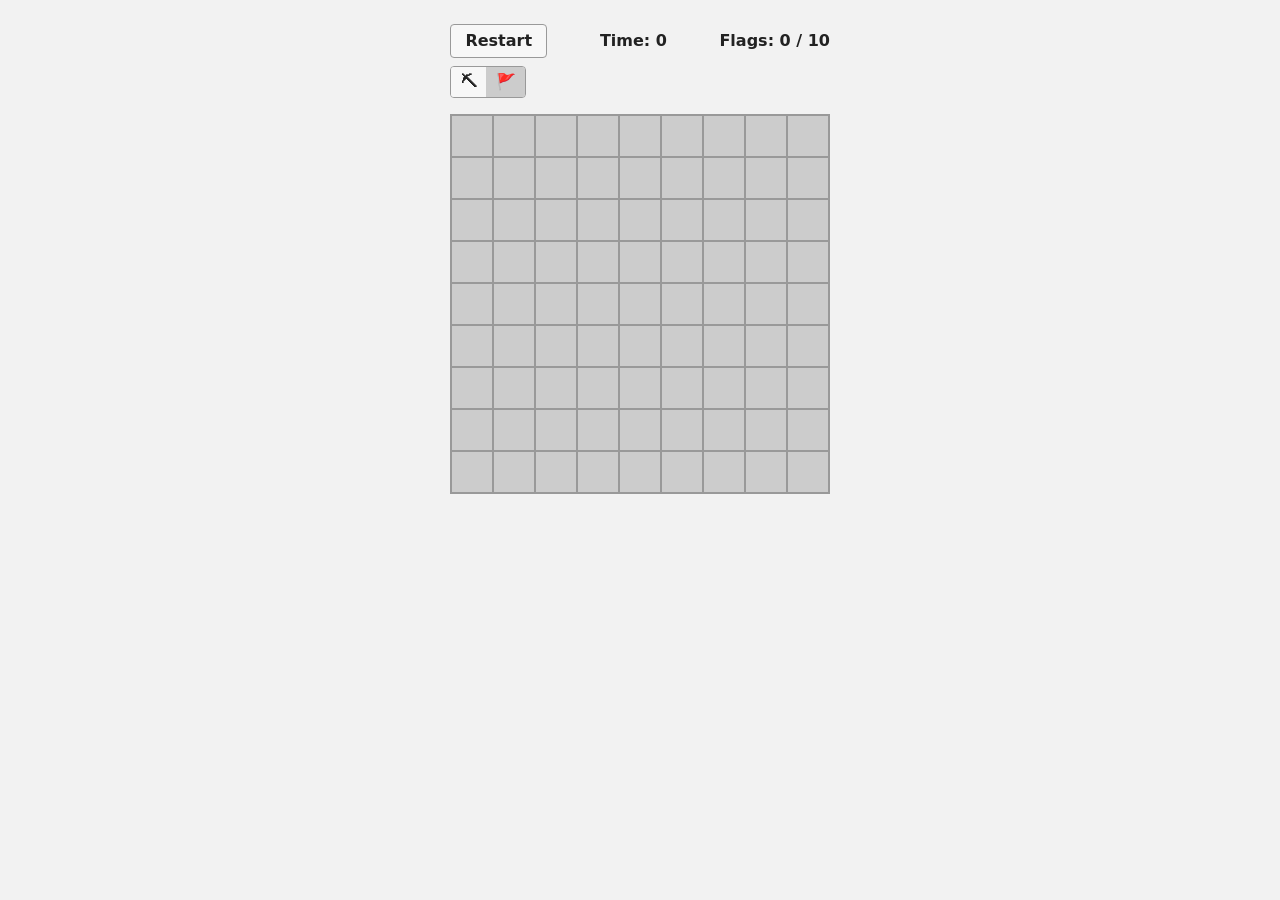
==== BondarenkoYehor/index.html @ d5a18a37 "lab1: add board layout and cell states" ====
<!doctype html>
<html lang="en">
  <head>
    <meta charset="UTF-8" />
    <meta name="viewport" content="width=device-width, initial-scale=1.0" />
    <title>Minesweeper</title>
    <link rel="stylesheet" href="styles.css" />
  </head>
  <body>
    <header>
      <button type="button">Restart</button>
      <span id="timer">Time: 0</span>
      <span id="flags-counter">Flags: 0 / 10</span>
      <label class="mode-toggle">
        <input type="checkbox" id="flag-mode" aria-label="Switch between dig and flag mode" />
        <span class="mode-toggle__option" aria-hidden="true">&#9935;</span>
        <span class="mode-toggle__option" aria-hidden="true">&#128681;</span>
      </label>
    </header>
    <main>
      <div class="board">
        <div class="cell">
          <input type="checkbox" class="reveal" aria-label="Row 1, column 1, closed" />
          <input type="checkbox" class="flag" aria-label="Row 1, column 1, flag" />
          <span class="cover"></span>
          <span class="content"></span>
        </div>
        <div class="cell">
          <input type="checkbox" class="reveal" aria-label="Row 1, column 2, closed" />
          <input type="checkbox" class="flag" aria-label="Row 1, column 2, flag" />
          <span class="cover"></span>
          <span class="content"></span>
        </div>
        <div class="cell">
          <input type="checkbox" class="reveal" aria-label="Row 1, column 3, closed" />
          <input type="checkbox" class="flag" aria-label="Row 1, column 3, flag" />
          <span class="cover"></span>
          <span class="content"></span>
        </div>
        <div class="cell">
          <input type="checkbox" class="reveal" aria-label="Row 1, column 4, closed" />
          <input type="checkbox" class="flag" aria-label="Row 1, column 4, flag" />
          <span class="cover"></span>
          <span class="content"></span>
        </div>
        <div class="cell">
          <input type="checkbox" class="reveal" aria-label="Row 1, column 5, closed" />
          <input type="checkbox" class="flag" aria-label="Row 1, column 5, flag" />
          <span class="cover"></span>
          <span class="content" data-count="1"></span>
        </div>
        <div class="cell">
          <input type="checkbox" class="reveal" aria-label="Row 1, column 6, closed" />
          <input type="checkbox" class="flag" aria-label="Row 1, column 6, flag" />
          <span class="cover"></span>
          <span class="content" data-count="2"></span>
        </div>
        <div class="cell">
          <input type="checkbox" class="reveal" aria-label="Row 1, column 7, closed" />
          <input type="checkbox" class="flag" aria-label="Row 1, column 7, flag" />
          <span class="cover"></span>
          <span class="content" data-count="2"></span>
        </div>
        <div class="cell">
          <input type="checkbox" class="reveal" aria-label="Row 1, column 8, closed" />
          <input type="checkbox" class="flag" aria-label="Row 1, column 8, flag" />
          <span class="cover"></span>
          <span class="content" data-count="3"></span>
        </div>
        <div class="cell mine">
          <input type="checkbox" class="reveal" aria-label="Row 1, column 9, closed" />
          <input type="checkbox" class="flag" aria-label="Row 1, column 9, flag" />
          <span class="cover"></span>
          <span class="content"></span>
        </div>
        <div class="cell">
          <input type="checkbox" class="reveal" aria-label="Row 2, column 1, closed" />
          <input type="checkbox" class="flag" aria-label="Row 2, column 1, flag" />
          <span class="cover"></span>
          <span class="content"></span>
        </div>
        <div class="cell">
          <input type="checkbox" class="reveal" aria-label="Row 2, column 2, closed" />
          <input type="checkbox" class="flag" aria-label="Row 2, column 2, flag" />
          <span class="cover"></span>
          <span class="content"></span>
        </div>
        <div class="cell">
          <input type="checkbox" class="reveal" aria-label="Row 2, column 3, closed" />
          <input type="checkbox" class="flag" aria-label="Row 2, column 3, flag" />
          <span class="cover"></span>
          <span class="content"></span>
        </div>
        <div class="cell">
          <input type="checkbox" class="reveal" aria-label="Row 2, column 4, closed" />
          <input type="checkbox" class="flag" aria-label="Row 2, column 4, flag" />
          <span class="cover"></span>
          <span class="content"></span>
        </div>
        <div class="cell">
          <input type="checkbox" class="reveal" aria-label="Row 2, column 5, closed" />
          <input type="checkbox" class="flag" aria-label="Row 2, column 5, flag" />
          <span class="cover"></span>
          <span class="content" data-count="1"></span>
        </div>
        <div class="cell mine">
          <input type="checkbox" class="reveal" aria-label="Row 2, column 6, closed" />
          <input type="checkbox" class="flag" aria-label="Row 2, column 6, flag" />
          <span class="cover"></span>
          <span class="content"></span>
        </div>
        <div class="cell mine">
          <input type="checkbox" class="reveal" aria-label="Row 2, column 7, closed" />
          <input type="checkbox" class="flag" aria-label="Row 2, column 7, flag" />
          <span class="cover"></span>
          <span class="content"></span>
        </div>
        <div class="cell">
          <input type="checkbox" class="reveal" aria-label="Row 2, column 8, closed" />
          <input type="checkbox" class="flag" aria-label="Row 2, column 8, flag" />
          <span class="cover"></span>
          <span class="content" data-count="3"></span>
        </div>
        <div class="cell mine">
          <input type="checkbox" class="reveal" aria-label="Row 2, column 9, closed" />
          <input type="checkbox" class="flag" aria-label="Row 2, column 9, flag" />
          <span class="cover"></span>
          <span class="content"></span>
        </div>
        <div class="cell">
          <input type="checkbox" class="reveal" aria-label="Row 3, column 1, closed" />
          <input type="checkbox" class="flag" aria-label="Row 3, column 1, flag" />
          <span class="cover"></span>
          <span class="content" data-count="2"></span>
        </div>
        <div class="cell">
          <input type="checkbox" class="reveal" aria-label="Row 3, column 2, closed" />
          <input type="checkbox" class="flag" aria-label="Row 3, column 2, flag" />
          <span class="cover"></span>
          <span class="content" data-count="2"></span>
        </div>
        <div class="cell">
          <input type="checkbox" class="reveal" aria-label="Row 3, column 3, closed" />
          <input type="checkbox" class="flag" aria-label="Row 3, column 3, flag" />
          <span class="cover"></span>
          <span class="content" data-count="1"></span>
        </div>
        <div class="cell">
          <input type="checkbox" class="reveal" aria-label="Row 3, column 4, closed" />
          <input type="checkbox" class="flag" aria-label="Row 3, column 4, flag" />
          <span class="cover"></span>
          <span class="content"></span>
        </div>
        <div class="cell">
          <input type="checkbox" class="reveal" aria-label="Row 3, column 5, closed" />
          <input type="checkbox" class="flag" aria-label="Row 3, column 5, flag" />
          <span class="cover"></span>
          <span class="content" data-count="1"></span>
        </div>
        <div class="cell">
          <input type="checkbox" class="reveal" aria-label="Row 3, column 6, closed" />
          <input type="checkbox" class="flag" aria-label="Row 3, column 6, flag" />
          <span class="cover"></span>
          <span class="content" data-count="2"></span>
        </div>
        <div class="cell">
          <input type="checkbox" class="reveal" aria-label="Row 3, column 7, closed" />
          <input type="checkbox" class="flag" aria-label="Row 3, column 7, flag" />
          <span class="cover"></span>
          <span class="content" data-count="2"></span>
        </div>
        <div class="cell">
          <input type="checkbox" class="reveal" aria-label="Row 3, column 8, closed" />
          <input type="checkbox" class="flag" aria-label="Row 3, column 8, flag" />
          <span class="cover"></span>
          <span class="content" data-count="2"></span>
        </div>
        <div class="cell">
          <input type="checkbox" class="reveal" aria-label="Row 3, column 9, closed" />
          <input type="checkbox" class="flag" aria-label="Row 3, column 9, flag" />
          <span class="cover"></span>
          <span class="content" data-count="1"></span>
        </div>
        <div class="cell mine">
          <input type="checkbox" class="reveal" aria-label="Row 4, column 1, closed" />
          <input type="checkbox" class="flag" aria-label="Row 4, column 1, flag" />
          <span class="cover"></span>
          <span class="content"></span>
        </div>
        <div class="cell mine">
          <input type="checkbox" class="reveal" aria-label="Row 4, column 2, closed" />
          <input type="checkbox" class="flag" aria-label="Row 4, column 2, flag" />
          <span class="cover"></span>
          <span class="content"></span>
        </div>
        <div class="cell">
          <input type="checkbox" class="reveal" aria-label="Row 4, column 3, closed" />
          <input type="checkbox" class="flag" aria-label="Row 4, column 3, flag" />
          <span class="cover"></span>
          <span class="content" data-count="1"></span>
        </div>
        <div class="cell">
          <input type="checkbox" class="reveal" aria-label="Row 4, column 4, closed" />
          <input type="checkbox" class="flag" aria-label="Row 4, column 4, flag" />
          <span class="cover"></span>
          <span class="content"></span>
        </div>
        <div class="cell">
          <input type="checkbox" class="reveal" aria-label="Row 4, column 5, closed" />
          <input type="checkbox" class="flag" aria-label="Row 4, column 5, flag" />
          <span class="cover"></span>
          <span class="content"></span>
        </div>
        <div class="cell">
          <input type="checkbox" class="reveal" aria-label="Row 4, column 6, closed" />
          <input type="checkbox" class="flag" aria-label="Row 4, column 6, flag" />
          <span class="cover"></span>
          <span class="content"></span>
        </div>
        <div class="cell">
          <input type="checkbox" class="reveal" aria-label="Row 4, column 7, closed" />
          <input type="checkbox" class="flag" aria-label="Row 4, column 7, flag" />
          <span class="cover"></span>
          <span class="content"></span>
        </div>
        <div class="cell">
          <input type="checkbox" class="reveal" aria-label="Row 4, column 8, closed" />
          <input type="checkbox" class="flag" aria-label="Row 4, column 8, flag" />
          <span class="cover"></span>
          <span class="content"></span>
        </div>
        <div class="cell">
          <input type="checkbox" class="reveal" aria-label="Row 4, column 9, closed" />
          <input type="checkbox" class="flag" aria-label="Row 4, column 9, flag" />
          <span class="cover"></span>
          <span class="content"></span>
        </div>
        <div class="cell">
          <input type="checkbox" class="reveal" aria-label="Row 5, column 1, closed" />
          <input type="checkbox" class="flag" aria-label="Row 5, column 1, flag" />
          <span class="cover"></span>
          <span class="content" data-count="2"></span>
        </div>
        <div class="cell">
          <input type="checkbox" class="reveal" aria-label="Row 5, column 2, closed" />
          <input type="checkbox" class="flag" aria-label="Row 5, column 2, flag" />
          <span class="cover"></span>
          <span class="content" data-count="3"></span>
        </div>
        <div class="cell">
          <input type="checkbox" class="reveal" aria-label="Row 5, column 3, closed" />
          <input type="checkbox" class="flag" aria-label="Row 5, column 3, flag" />
          <span class="cover"></span>
          <span class="content" data-count="2"></span>
        </div>
        <div class="cell">
          <input type="checkbox" class="reveal" aria-label="Row 5, column 4, closed" />
          <input type="checkbox" class="flag" aria-label="Row 5, column 4, flag" />
          <span class="cover"></span>
          <span class="content" data-count="1"></span>
        </div>
        <div class="cell">
          <input type="checkbox" class="reveal" aria-label="Row 5, column 5, closed" />
          <input type="checkbox" class="flag" aria-label="Row 5, column 5, flag" />
          <span class="cover"></span>
          <span class="content"></span>
        </div>
        <div class="cell">
          <input type="checkbox" class="reveal" aria-label="Row 5, column 6, closed" />
          <input type="checkbox" class="flag" aria-label="Row 5, column 6, flag" />
          <span class="cover"></span>
          <span class="content"></span>
        </div>
        <div class="cell">
          <input type="checkbox" class="reveal" aria-label="Row 5, column 7, closed" />
          <input type="checkbox" class="flag" aria-label="Row 5, column 7, flag" />
          <span class="cover"></span>
          <span class="content"></span>
        </div>
        <div class="cell">
          <input type="checkbox" class="reveal" aria-label="Row 5, column 8, closed" />
          <input type="checkbox" class="flag" aria-label="Row 5, column 8, flag" />
          <span class="cover"></span>
          <span class="content"></span>
        </div>
        <div class="cell">
          <input type="checkbox" class="reveal" aria-label="Row 5, column 9, closed" />
          <input type="checkbox" class="flag" aria-label="Row 5, column 9, flag" />
          <span class="cover"></span>
          <span class="content"></span>
        </div>
        <div class="cell">
          <input type="checkbox" class="reveal" aria-label="Row 6, column 1, closed" />
          <input type="checkbox" class="flag" aria-label="Row 6, column 1, flag" />
          <span class="cover"></span>
          <span class="content" data-count="2"></span>
        </div>
        <div class="cell">
          <input type="checkbox" class="reveal" aria-label="Row 6, column 2, closed" />
          <input type="checkbox" class="flag" aria-label="Row 6, column 2, flag" />
          <span class="cover"></span>
          <span class="content" data-count="3"></span>
        </div>
        <div class="cell mine">
          <input type="checkbox" class="reveal" aria-label="Row 6, column 3, closed" />
          <input type="checkbox" class="flag" aria-label="Row 6, column 3, flag" />
          <span class="cover"></span>
          <span class="content"></span>
        </div>
        <div class="cell">
          <input type="checkbox" class="reveal" aria-label="Row 6, column 4, closed" />
          <input type="checkbox" class="flag" aria-label="Row 6, column 4, flag" />
          <span class="cover"></span>
          <span class="content" data-count="1"></span>
        </div>
        <div class="cell">
          <input type="checkbox" class="reveal" aria-label="Row 6, column 5, closed" />
          <input type="checkbox" class="flag" aria-label="Row 6, column 5, flag" />
          <span class="cover"></span>
          <span class="content"></span>
        </div>
        <div class="cell">
          <input type="checkbox" class="reveal" aria-label="Row 6, column 6, closed" />
          <input type="checkbox" class="flag" aria-label="Row 6, column 6, flag" />
          <span class="cover"></span>
          <span class="content"></span>
        </div>
        <div class="cell">
          <input type="checkbox" class="reveal" aria-label="Row 6, column 7, closed" />
          <input type="checkbox" class="flag" aria-label="Row 6, column 7, flag" />
          <span class="cover"></span>
          <span class="content"></span>
        </div>
        <div class="cell">
          <input type="checkbox" class="reveal" aria-label="Row 6, column 8, closed" />
          <input type="checkbox" class="flag" aria-label="Row 6, column 8, flag" />
          <span class="cover"></span>
          <span class="content"></span>
        </div>
        <div class="cell">
          <input type="checkbox" class="reveal" aria-label="Row 6, column 9, closed" />
          <input type="checkbox" class="flag" aria-label="Row 6, column 9, flag" />
          <span class="cover"></span>
          <span class="content"></span>
        </div>
        <div class="cell mine">
          <input type="checkbox" class="reveal" aria-label="Row 7, column 1, closed" />
          <input type="checkbox" class="flag" aria-label="Row 7, column 1, flag" />
          <span class="cover"></span>
          <span class="content"></span>
        </div>
        <div class="cell mine">
          <input type="checkbox" class="reveal" aria-label="Row 7, column 2, closed" />
          <input type="checkbox" class="flag" aria-label="Row 7, column 2, flag" />
          <span class="cover"></span>
          <span class="content"></span>
        </div>
        <div class="cell">
          <input type="checkbox" class="reveal" aria-label="Row 7, column 3, closed" />
          <input type="checkbox" class="flag" aria-label="Row 7, column 3, flag" />
          <span class="cover"></span>
          <span class="content" data-count="2"></span>
        </div>
        <div class="cell">
          <input type="checkbox" class="reveal" aria-label="Row 7, column 4, closed" />
          <input type="checkbox" class="flag" aria-label="Row 7, column 4, flag" />
          <span class="cover"></span>
          <span class="content" data-count="1"></span>
        </div>
        <div class="cell">
          <input type="checkbox" class="reveal" aria-label="Row 7, column 5, closed" />
          <input type="checkbox" class="flag" aria-label="Row 7, column 5, flag" />
          <span class="cover"></span>
          <span class="content"></span>
        </div>
        <div class="cell">
          <input type="checkbox" class="reveal" aria-label="Row 7, column 6, closed" />
          <input type="checkbox" class="flag" aria-label="Row 7, column 6, flag" />
          <span class="cover"></span>
          <span class="content"></span>
        </div>
        <div class="cell">
          <input type="checkbox" class="reveal" aria-label="Row 7, column 7, closed" />
          <input type="checkbox" class="flag" aria-label="Row 7, column 7, flag" />
          <span class="cover"></span>
          <span class="content"></span>
        </div>
        <div class="cell">
          <input type="checkbox" class="reveal" aria-label="Row 7, column 8, closed" />
          <input type="checkbox" class="flag" aria-label="Row 7, column 8, flag" />
          <span class="cover"></span>
          <span class="content"></span>
        </div>
        <div class="cell">
          <input type="checkbox" class="reveal" aria-label="Row 7, column 9, closed" />
          <input type="checkbox" class="flag" aria-label="Row 7, column 9, flag" />
          <span class="cover"></span>
          <span class="content"></span>
        </div>
        <div class="cell">
          <input type="checkbox" class="reveal" aria-label="Row 8, column 1, closed" />
          <input type="checkbox" class="flag" aria-label="Row 8, column 1, flag" />
          <span class="cover"></span>
          <span class="content" data-count="2"></span>
        </div>
        <div class="cell">
          <input type="checkbox" class="reveal" aria-label="Row 8, column 2, closed" />
          <input type="checkbox" class="flag" aria-label="Row 8, column 2, flag" />
          <span class="cover"></span>
          <span class="content" data-count="2"></span>
        </div>
        <div class="cell">
          <input type="checkbox" class="reveal" aria-label="Row 8, column 3, closed" />
          <input type="checkbox" class="flag" aria-label="Row 8, column 3, flag" />
          <span class="cover"></span>
          <span class="content" data-count="1"></span>
        </div>
        <div class="cell">
          <input type="checkbox" class="reveal" aria-label="Row 8, column 4, closed" />
          <input type="checkbox" class="flag" aria-label="Row 8, column 4, flag" />
          <span class="cover"></span>
          <span class="content"></span>
        </div>
        <div class="cell">
          <input type="checkbox" class="reveal" aria-label="Row 8, column 5, closed" />
          <input type="checkbox" class="flag" aria-label="Row 8, column 5, flag" />
          <span class="cover"></span>
          <span class="content"></span>
        </div>
        <div class="cell">
          <input type="checkbox" class="reveal" aria-label="Row 8, column 6, closed" />
          <input type="checkbox" class="flag" aria-label="Row 8, column 6, flag" />
          <span class="cover"></span>
          <span class="content" data-count="1"></span>
        </div>
        <div class="cell">
          <input type="checkbox" class="reveal" aria-label="Row 8, column 7, closed" />
          <input type="checkbox" class="flag" aria-label="Row 8, column 7, flag" />
          <span class="cover"></span>
          <span class="content" data-count="1"></span>
        </div>
        <div class="cell">
          <input type="checkbox" class="reveal" aria-label="Row 8, column 8, closed" />
          <input type="checkbox" class="flag" aria-label="Row 8, column 8, flag" />
          <span class="cover"></span>
          <span class="content" data-count="1"></span>
        </div>
        <div class="cell">
          <input type="checkbox" class="reveal" aria-label="Row 8, column 9, closed" />
          <input type="checkbox" class="flag" aria-label="Row 8, column 9, flag" />
          <span class="cover"></span>
          <span class="content"></span>
        </div>
        <div class="cell">
          <input type="checkbox" class="reveal" aria-label="Row 9, column 1, closed" />
          <input type="checkbox" class="flag" aria-label="Row 9, column 1, flag" />
          <span class="cover"></span>
          <span class="content"></span>
        </div>
        <div class="cell">
          <input type="checkbox" class="reveal" aria-label="Row 9, column 2, closed" />
          <input type="checkbox" class="flag" aria-label="Row 9, column 2, flag" />
          <span class="cover"></span>
          <span class="content"></span>
        </div>
        <div class="cell">
          <input type="checkbox" class="reveal" aria-label="Row 9, column 3, closed" />
          <input type="checkbox" class="flag" aria-label="Row 9, column 3, flag" />
          <span class="cover"></span>
          <span class="content"></span>
        </div>
        <div class="cell">
          <input type="checkbox" class="reveal" aria-label="Row 9, column 4, closed" />
          <input type="checkbox" class="flag" aria-label="Row 9, column 4, flag" />
          <span class="cover"></span>
          <span class="content"></span>
        </div>
        <div class="cell">
          <input type="checkbox" class="reveal" aria-label="Row 9, column 5, closed" />
          <input type="checkbox" class="flag" aria-label="Row 9, column 5, flag" />
          <span class="cover"></span>
          <span class="content"></span>
        </div>
        <div class="cell">
          <input type="checkbox" class="reveal" aria-label="Row 9, column 6, closed" />
          <input type="checkbox" class="flag" aria-label="Row 9, column 6, flag" />
          <span class="cover"></span>
          <span class="content" data-count="1"></span>
        </div>
        <div class="cell mine">
          <input type="checkbox" class="reveal" aria-label="Row 9, column 7, closed" />
          <input type="checkbox" class="flag" aria-label="Row 9, column 7, flag" />
          <span class="cover"></span>
          <span class="content"></span>
        </div>
        <div class="cell">
          <input type="checkbox" class="reveal" aria-label="Row 9, column 8, closed" />
          <input type="checkbox" class="flag" aria-label="Row 9, column 8, flag" />
          <span class="cover"></span>
          <span class="content" data-count="1"></span>
        </div>
        <div class="cell">
          <input type="checkbox" class="reveal" aria-label="Row 9, column 9, closed" />
          <input type="checkbox" class="flag" aria-label="Row 9, column 9, flag" />
          <span class="cover"></span>
          <span class="content"></span>
        </div>
      </div>
      <p id="game-message" role="status" aria-live="polite"></p>
    </main>
  </body>
</html>
---- BondarenkoYehor/styles.css ----
:root {
  --board-columns: 9;
  --cell-size: 2.5rem;
  --cell-gap: 2px;
  --cell-font-size: 1.2rem;
  --board-width: calc(
    var(--board-columns) * var(--cell-size) + (var(--board-columns) + 1) *
      var(--cell-gap)
  );

  --color-page: #f2f2f2;
  --color-text: #222;
  --color-board: #999;
  --color-cover: #ccc;
  --color-cover-hover: #d9d9d9;
  --color-opened: #f7f7f7;
  --color-mine-hit: #e0a0a0;
  --color-flag-correct: #bfe3c3;
  --color-flag-wrong: #e0a0a0;
  --color-focus: #4d7cc7;
  --color-win: #2e7d32;
  --color-lose: #b3261e;

  --color-number-1: #1a5fd0;
  --color-number-2: #2e7d32;
  --color-number-3: #c0392b;
  --color-number-4: #5b3aa0;
  --color-number-5: #8d5a1a;
  --color-number-6: #1c7a83;
  --color-number-7: #222;
  --color-number-8: #666;
}

* {
  box-sizing: border-box;
}

body {
  display: flex;
  flex-direction: column;
  align-items: center;
  gap: 1rem;
  margin: 0;
  padding: 1.5rem 1rem;
  background: var(--color-page);
  color: var(--color-text);
  font-family: system-ui, -apple-system, 'Segoe UI', sans-serif;
}

header {
  display: flex;
  flex-wrap: wrap;
  align-items: center;
  justify-content: space-between;
  gap: 0.5rem 1rem;
  width: var(--board-width);
  font-variant-numeric: tabular-nums;
  font-weight: 600;
}

header button {
  padding: 0.4rem 0.9rem;
  border: 1px solid var(--color-board);
  border-radius: 0.25rem;
  background: var(--color-opened);
  color: inherit;
  font: inherit;
  cursor: pointer;
}

header button:hover {
  background: var(--color-cover-hover);
}

header button:focus-visible {
  outline: 2px solid var(--color-focus);
  outline-offset: 2px;
}

.mode-toggle {
  position: relative;
  display: flex;
  border: 1px solid var(--color-board);
  border-radius: 0.25rem;
  overflow: hidden;
  cursor: pointer;
}

.mode-toggle input {
  position: absolute;
  inset: 0;
  margin: 0;
  opacity: 0;
  cursor: pointer;
}

.mode-toggle__option {
  padding: 0.35rem 0.6rem;
  background: var(--color-opened);
}

.mode-toggle input:checked ~ .mode-toggle__option:first-child {
  background: var(--color-cover);
}

.mode-toggle input:not(:checked) ~ .mode-toggle__option:last-child {
  background: var(--color-cover);
}

.mode-toggle input:focus-visible ~ .mode-toggle__option:first-child {
  outline: 2px solid var(--color-focus);
  outline-offset: -2px;
}

.board {
  display: grid;
  grid-template-columns: repeat(var(--board-columns), var(--cell-size));
  gap: var(--cell-gap);
  width: var(--board-width);
  padding: var(--cell-gap);
  background: var(--color-board);
}

.cell {
  position: relative;
  display: grid;
  place-items: center;
  width: var(--cell-size);
  height: var(--cell-size);
  background: var(--color-opened);
  font-size: var(--cell-font-size);
  font-weight: 700;
  user-select: none;
}

.cell input {
  position: absolute;
  inset: 0;
  margin: 0;
  opacity: 0;
  cursor: pointer;
}

.cell .flag {
  pointer-events: none;
}

.reveal:checked {
  pointer-events: none;
}

body:has(#flag-mode:checked) .cell .reveal {
  pointer-events: none;
}

body:has(#flag-mode:checked) .cell .flag {
  pointer-events: auto;
}

.cell:has(.flag:checked) .reveal {
  pointer-events: none;
}

.cell:has(.reveal:checked) .flag {
  pointer-events: none;
}

.cover {
  position: absolute;
  inset: 0;
  display: grid;
  place-items: center;
  background: var(--color-cover);
  font-size: 1.1rem;
  pointer-events: none;
}

body:has(.mode-toggle input:not(:checked)) .cell:hover .cover {
  background: var(--color-cover-hover);
}

.flag:checked ~ .cover::after {
  content: '\1F6A9';
}

.reveal:checked ~ .cover {
  display: none;
}

.content::after {
  content: attr(data-count);
}

.mine .content::after {
  content: '\1F4A3';
}

.content[data-count='1'] {
  color: var(--color-number-1);
}

.content[data-count='2'] {
  color: var(--color-number-2);
}

.content[data-count='3'] {
  color: var(--color-number-3);
}

.content[data-count='4'] {
  color: var(--color-number-4);
}

.content[data-count='5'] {
  color: var(--color-number-5);
}

.content[data-count='6'] {
  color: var(--color-number-6);
}

.content[data-count='7'] {
  color: var(--color-number-7);
}

.content[data-count='8'] {
  color: var(--color-number-8);
}

.mine:has(.reveal:checked) {
  background: var(--color-mine-hit);
}

body:has(.mine .reveal:checked) .cell input {
  pointer-events: none;
}

body:has(.mine .reveal:checked) .mine .cover {
  display: none;
}

body:has(.mine .reveal:checked) .cell:has(.flag:checked).mine .cover {
  display: grid;
  background: var(--color-flag-correct);
}

body:has(.mine .reveal:checked) .cell:has(.flag:checked):not(.mine) .cover {
  background: var(--color-flag-wrong);
}

body:has(.mine .reveal:checked) .cell:has(.flag:checked):not(.mine) .cover::after {
  content: '\1F6A9\274C';
  font-size: 0.85rem;
}

#game-message {
  min-height: 1.4rem;
  margin: 0;
  font-weight: 600;
  text-align: center;
}

body:has(.mine .reveal:checked) #game-message {
  color: var(--color-lose);
}

body:has(.mine .reveal:checked) #game-message::after {
  content: 'Game over: you opened a mine';
}

.board:not(:has(.mine .reveal:checked, .cell:not(.mine) .reveal:not(:checked)))
  ~ #game-message {
  color: var(--color-win);
}

.board:not(:has(.mine .reveal:checked, .cell:not(.mine) .reveal:not(:checked)))
  ~ #game-message::after {
  content: 'You win!';
}
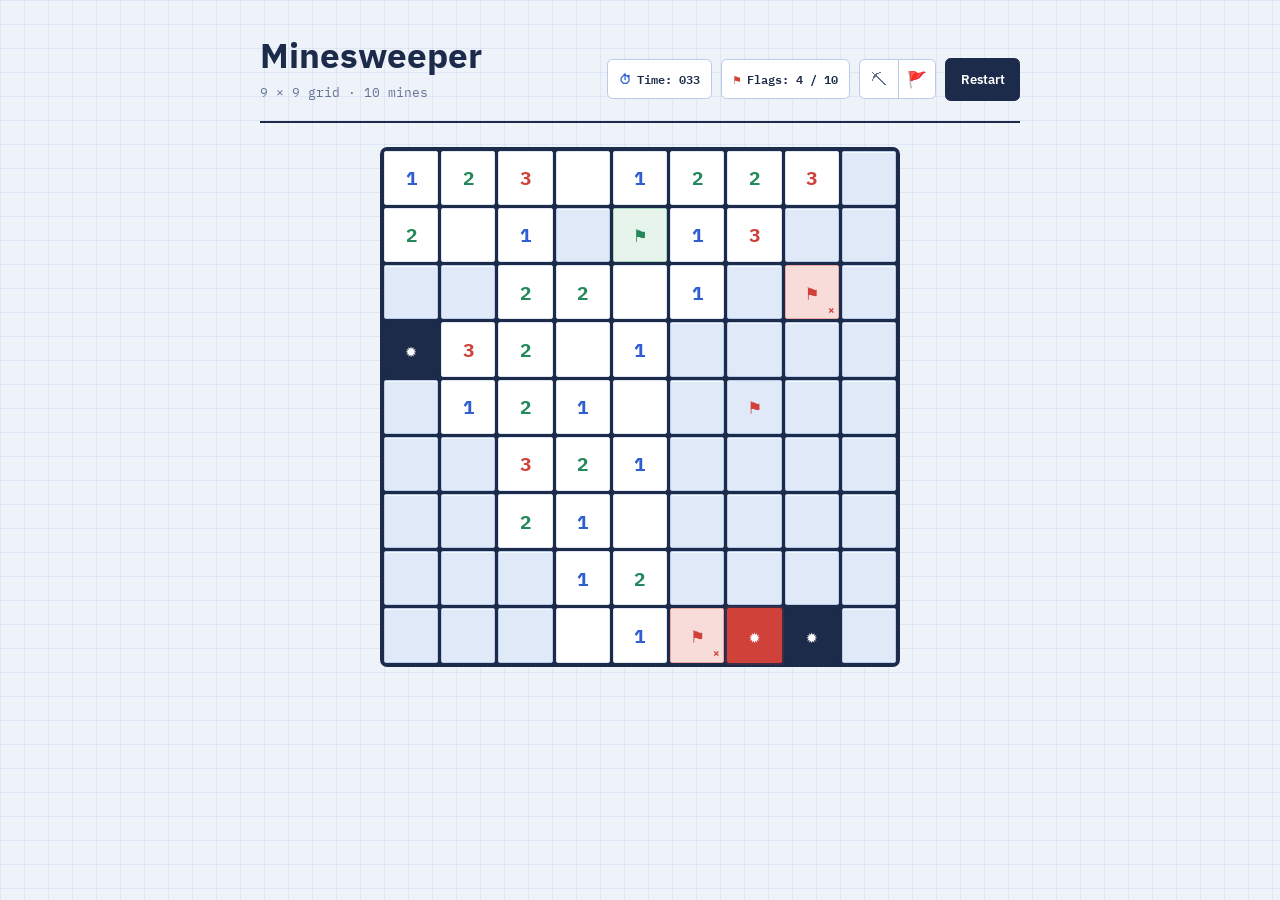
==== commit 04ea5608: "refactor: remove cell-opening logic and redesign Minesweeper layout" ====
--- a/BondarenkoYehor/index.html
+++ b/BondarenkoYehor/index.html
@@ -4,509 +4,356 @@
     <meta charset="UTF-8" />
     <meta name="viewport" content="width=device-width, initial-scale=1.0" />
     <title>Minesweeper</title>
+    <link rel="preconnect" href="https://fonts.googleapis.com" />
+    <link rel="preconnect" href="https://fonts.gstatic.com" crossorigin />
+    <link
+      rel="stylesheet"
+      href="https://fonts.googleapis.com/css2?family=IBM+Plex+Mono:wght@400;600;700&family=IBM+Plex+Sans:wght@400;500;600&display=swap"
+    />
     <link rel="stylesheet" href="styles.css" />
   </head>
   <body>
+  <div class="sheet">
     <header>
-      <button type="button">Restart</button>
-      <span id="timer">Time: 0</span>
-      <span id="flags-counter">Flags: 0 / 10</span>
-      <label class="mode-toggle">
-        <input type="checkbox" id="flag-mode" aria-label="Switch between dig and flag mode" />
-        <span class="mode-toggle__option" aria-hidden="true">&#9935;</span>
-        <span class="mode-toggle__option" aria-hidden="true">&#128681;</span>
-      </label>
+      <h1>Minesweeper<span>9 × 9 grid · 10 mines</span></h1>
+      <div class="controls">
+        <span class="badge" id="timer"><span class="badge-icon">⏱</span>Time: 033</span>
+        <span class="badge" id="flags-counter"><span class="badge-icon">⚑</span>Flags: 4 / 10</span>
+        <span class="mode-toggle" aria-label="Dig and flag mode">
+          <span class="mode-toggle-option" aria-hidden="true">&#9935;</span>
+          <span class="mode-toggle-option" aria-hidden="true">&#128681;</span>
+        </span>
+        <button type="button" id="restart">Restart</button>
+      </div>
     </header>
     <main>
       <div class="board">
-        <div class="cell">
-          <input type="checkbox" class="reveal" aria-label="Row 1, column 1, closed" />
-          <input type="checkbox" class="flag" aria-label="Row 1, column 1, flag" />
-          <span class="cover"></span>
-          <span class="content"></span>
-        </div>
-        <div class="cell">
-          <input type="checkbox" class="reveal" aria-label="Row 1, column 2, closed" />
-          <input type="checkbox" class="flag" aria-label="Row 1, column 2, flag" />
-          <span class="cover"></span>
-          <span class="content"></span>
-        </div>
-        <div class="cell">
-          <input type="checkbox" class="reveal" aria-label="Row 1, column 3, closed" />
-          <input type="checkbox" class="flag" aria-label="Row 1, column 3, flag" />
-          <span class="cover"></span>
-          <span class="content"></span>
-        </div>
-        <div class="cell">
-          <input type="checkbox" class="reveal" aria-label="Row 1, column 4, closed" />
-          <input type="checkbox" class="flag" aria-label="Row 1, column 4, flag" />
-          <span class="cover"></span>
-          <span class="content"></span>
-        </div>
-        <div class="cell">
-          <input type="checkbox" class="reveal" aria-label="Row 1, column 5, closed" />
-          <input type="checkbox" class="flag" aria-label="Row 1, column 5, flag" />
-          <span class="cover"></span>
-          <span class="content" data-count="1"></span>
-        </div>
-        <div class="cell">
-          <input type="checkbox" class="reveal" aria-label="Row 1, column 6, closed" />
-          <input type="checkbox" class="flag" aria-label="Row 1, column 6, flag" />
-          <span class="cover"></span>
-          <span class="content" data-count="2"></span>
-        </div>
-        <div class="cell">
-          <input type="checkbox" class="reveal" aria-label="Row 1, column 7, closed" />
-          <input type="checkbox" class="flag" aria-label="Row 1, column 7, flag" />
-          <span class="cover"></span>
-          <span class="content" data-count="2"></span>
-        </div>
-        <div class="cell">
-          <input type="checkbox" class="reveal" aria-label="Row 1, column 8, closed" />
-          <input type="checkbox" class="flag" aria-label="Row 1, column 8, flag" />
-          <span class="cover"></span>
-          <span class="content" data-count="3"></span>
-        </div>
-        <div class="cell mine">
-          <input type="checkbox" class="reveal" aria-label="Row 1, column 9, closed" />
-          <input type="checkbox" class="flag" aria-label="Row 1, column 9, flag" />
-          <span class="cover"></span>
-          <span class="content"></span>
-        </div>
-        <div class="cell">
-          <input type="checkbox" class="reveal" aria-label="Row 2, column 1, closed" />
-          <input type="checkbox" class="flag" aria-label="Row 2, column 1, flag" />
-          <span class="cover"></span>
-          <span class="content"></span>
-        </div>
-        <div class="cell">
-          <input type="checkbox" class="reveal" aria-label="Row 2, column 2, closed" />
-          <input type="checkbox" class="flag" aria-label="Row 2, column 2, flag" />
-          <span class="cover"></span>
-          <span class="content"></span>
-        </div>
-        <div class="cell">
-          <input type="checkbox" class="reveal" aria-label="Row 2, column 3, closed" />
-          <input type="checkbox" class="flag" aria-label="Row 2, column 3, flag" />
-          <span class="cover"></span>
-          <span class="content"></span>
-        </div>
-        <div class="cell">
-          <input type="checkbox" class="reveal" aria-label="Row 2, column 4, closed" />
-          <input type="checkbox" class="flag" aria-label="Row 2, column 4, flag" />
-          <span class="cover"></span>
-          <span class="content"></span>
-        </div>
-        <div class="cell">
-          <input type="checkbox" class="reveal" aria-label="Row 2, column 5, closed" />
-          <input type="checkbox" class="flag" aria-label="Row 2, column 5, flag" />
-          <span class="cover"></span>
-          <span class="content" data-count="1"></span>
-        </div>
-        <div class="cell mine">
-          <input type="checkbox" class="reveal" aria-label="Row 2, column 6, closed" />
-          <input type="checkbox" class="flag" aria-label="Row 2, column 6, flag" />
-          <span class="cover"></span>
-          <span class="content"></span>
-        </div>
-        <div class="cell mine">
-          <input type="checkbox" class="reveal" aria-label="Row 2, column 7, closed" />
-          <input type="checkbox" class="flag" aria-label="Row 2, column 7, flag" />
-          <span class="cover"></span>
-          <span class="content"></span>
-        </div>
-        <div class="cell">
-          <input type="checkbox" class="reveal" aria-label="Row 2, column 8, closed" />
-          <input type="checkbox" class="flag" aria-label="Row 2, column 8, flag" />
-          <span class="cover"></span>
-          <span class="content" data-count="3"></span>
-        </div>
-        <div class="cell mine">
-          <input type="checkbox" class="reveal" aria-label="Row 2, column 9, closed" />
-          <input type="checkbox" class="flag" aria-label="Row 2, column 9, flag" />
-          <span class="cover"></span>
-          <span class="content"></span>
-        </div>
-        <div class="cell">
-          <input type="checkbox" class="reveal" aria-label="Row 3, column 1, closed" />
-          <input type="checkbox" class="flag" aria-label="Row 3, column 1, flag" />
-          <span class="cover"></span>
-          <span class="content" data-count="2"></span>
-        </div>
-        <div class="cell">
-          <input type="checkbox" class="reveal" aria-label="Row 3, column 2, closed" />
-          <input type="checkbox" class="flag" aria-label="Row 3, column 2, flag" />
-          <span class="cover"></span>
-          <span class="content" data-count="2"></span>
-        </div>
-        <div class="cell">
-          <input type="checkbox" class="reveal" aria-label="Row 3, column 3, closed" />
-          <input type="checkbox" class="flag" aria-label="Row 3, column 3, flag" />
-          <span class="cover"></span>
-          <span class="content" data-count="1"></span>
-        </div>
-        <div class="cell">
-          <input type="checkbox" class="reveal" aria-label="Row 3, column 4, closed" />
-          <input type="checkbox" class="flag" aria-label="Row 3, column 4, flag" />
-          <span class="cover"></span>
-          <span class="content"></span>
-        </div>
-        <div class="cell">
-          <input type="checkbox" class="reveal" aria-label="Row 3, column 5, closed" />
-          <input type="checkbox" class="flag" aria-label="Row 3, column 5, flag" />
-          <span class="cover"></span>
-          <span class="content" data-count="1"></span>
-        </div>
-        <div class="cell">
-          <input type="checkbox" class="reveal" aria-label="Row 3, column 6, closed" />
-          <input type="checkbox" class="flag" aria-label="Row 3, column 6, flag" />
-          <span class="cover"></span>
-          <span class="content" data-count="2"></span>
-        </div>
-        <div class="cell">
-          <input type="checkbox" class="reveal" aria-label="Row 3, column 7, closed" />
-          <input type="checkbox" class="flag" aria-label="Row 3, column 7, flag" />
-          <span class="cover"></span>
-          <span class="content" data-count="2"></span>
-        </div>
-        <div class="cell">
-          <input type="checkbox" class="reveal" aria-label="Row 3, column 8, closed" />
-          <input type="checkbox" class="flag" aria-label="Row 3, column 8, flag" />
-          <span class="cover"></span>
-          <span class="content" data-count="2"></span>
-        </div>
-        <div class="cell">
-          <input type="checkbox" class="reveal" aria-label="Row 3, column 9, closed" />
-          <input type="checkbox" class="flag" aria-label="Row 3, column 9, flag" />
-          <span class="cover"></span>
-          <span class="content" data-count="1"></span>
-        </div>
-        <div class="cell mine">
-          <input type="checkbox" class="reveal" aria-label="Row 4, column 1, closed" />
-          <input type="checkbox" class="flag" aria-label="Row 4, column 1, flag" />
-          <span class="cover"></span>
-          <span class="content"></span>
-        </div>
-        <div class="cell mine">
-          <input type="checkbox" class="reveal" aria-label="Row 4, column 2, closed" />
-          <input type="checkbox" class="flag" aria-label="Row 4, column 2, flag" />
-          <span class="cover"></span>
-          <span class="content"></span>
-        </div>
-        <div class="cell">
-          <input type="checkbox" class="reveal" aria-label="Row 4, column 3, closed" />
-          <input type="checkbox" class="flag" aria-label="Row 4, column 3, flag" />
-          <span class="cover"></span>
-          <span class="content" data-count="1"></span>
-        </div>
-        <div class="cell">
-          <input type="checkbox" class="reveal" aria-label="Row 4, column 4, closed" />
-          <input type="checkbox" class="flag" aria-label="Row 4, column 4, flag" />
-          <span class="cover"></span>
-          <span class="content"></span>
-        </div>
-        <div class="cell">
-          <input type="checkbox" class="reveal" aria-label="Row 4, column 5, closed" />
-          <input type="checkbox" class="flag" aria-label="Row 4, column 5, flag" />
-          <span class="cover"></span>
-          <span class="content"></span>
-        </div>
-        <div class="cell">
-          <input type="checkbox" class="reveal" aria-label="Row 4, column 6, closed" />
-          <input type="checkbox" class="flag" aria-label="Row 4, column 6, flag" />
-          <span class="cover"></span>
-          <span class="content"></span>
-        </div>
-        <div class="cell">
-          <input type="checkbox" class="reveal" aria-label="Row 4, column 7, closed" />
-          <input type="checkbox" class="flag" aria-label="Row 4, column 7, flag" />
-          <span class="cover"></span>
-          <span class="content"></span>
-        </div>
-        <div class="cell">
-          <input type="checkbox" class="reveal" aria-label="Row 4, column 8, closed" />
-          <input type="checkbox" class="flag" aria-label="Row 4, column 8, flag" />
-          <span class="cover"></span>
-          <span class="content"></span>
-        </div>
-        <div class="cell">
-          <input type="checkbox" class="reveal" aria-label="Row 4, column 9, closed" />
-          <input type="checkbox" class="flag" aria-label="Row 4, column 9, flag" />
-          <span class="cover"></span>
-          <span class="content"></span>
-        </div>
-        <div class="cell">
-          <input type="checkbox" class="reveal" aria-label="Row 5, column 1, closed" />
-          <input type="checkbox" class="flag" aria-label="Row 5, column 1, flag" />
-          <span class="cover"></span>
-          <span class="content" data-count="2"></span>
-        </div>
-        <div class="cell">
-          <input type="checkbox" class="reveal" aria-label="Row 5, column 2, closed" />
-          <input type="checkbox" class="flag" aria-label="Row 5, column 2, flag" />
-          <span class="cover"></span>
-          <span class="content" data-count="3"></span>
-        </div>
-        <div class="cell">
-          <input type="checkbox" class="reveal" aria-label="Row 5, column 3, closed" />
-          <input type="checkbox" class="flag" aria-label="Row 5, column 3, flag" />
-          <span class="cover"></span>
-          <span class="content" data-count="2"></span>
-        </div>
-        <div class="cell">
-          <input type="checkbox" class="reveal" aria-label="Row 5, column 4, closed" />
-          <input type="checkbox" class="flag" aria-label="Row 5, column 4, flag" />
-          <span class="cover"></span>
-          <span class="content" data-count="1"></span>
-        </div>
-        <div class="cell">
-          <input type="checkbox" class="reveal" aria-label="Row 5, column 5, closed" />
-          <input type="checkbox" class="flag" aria-label="Row 5, column 5, flag" />
-          <span class="cover"></span>
-          <span class="content"></span>
-        </div>
-        <div class="cell">
-          <input type="checkbox" class="reveal" aria-label="Row 5, column 6, closed" />
-          <input type="checkbox" class="flag" aria-label="Row 5, column 6, flag" />
-          <span class="cover"></span>
-          <span class="content"></span>
-        </div>
-        <div class="cell">
-          <input type="checkbox" class="reveal" aria-label="Row 5, column 7, closed" />
-          <input type="checkbox" class="flag" aria-label="Row 5, column 7, flag" />
-          <span class="cover"></span>
-          <span class="content"></span>
-        </div>
-        <div class="cell">
-          <input type="checkbox" class="reveal" aria-label="Row 5, column 8, closed" />
-          <input type="checkbox" class="flag" aria-label="Row 5, column 8, flag" />
-          <span class="cover"></span>
-          <span class="content"></span>
-        </div>
-        <div class="cell">
-          <input type="checkbox" class="reveal" aria-label="Row 5, column 9, closed" />
-          <input type="checkbox" class="flag" aria-label="Row 5, column 9, flag" />
-          <span class="cover"></span>
-          <span class="content"></span>
-        </div>
-        <div class="cell">
-          <input type="checkbox" class="reveal" aria-label="Row 6, column 1, closed" />
-          <input type="checkbox" class="flag" aria-label="Row 6, column 1, flag" />
-          <span class="cover"></span>
-          <span class="content" data-count="2"></span>
-        </div>
-        <div class="cell">
-          <input type="checkbox" class="reveal" aria-label="Row 6, column 2, closed" />
-          <input type="checkbox" class="flag" aria-label="Row 6, column 2, flag" />
-          <span class="cover"></span>
-          <span class="content" data-count="3"></span>
-        </div>
-        <div class="cell mine">
-          <input type="checkbox" class="reveal" aria-label="Row 6, column 3, closed" />
-          <input type="checkbox" class="flag" aria-label="Row 6, column 3, flag" />
-          <span class="cover"></span>
-          <span class="content"></span>
-        </div>
-        <div class="cell">
-          <input type="checkbox" class="reveal" aria-label="Row 6, column 4, closed" />
-          <input type="checkbox" class="flag" aria-label="Row 6, column 4, flag" />
-          <span class="cover"></span>
-          <span class="content" data-count="1"></span>
-        </div>
-        <div class="cell">
-          <input type="checkbox" class="reveal" aria-label="Row 6, column 5, closed" />
-          <input type="checkbox" class="flag" aria-label="Row 6, column 5, flag" />
-          <span class="cover"></span>
-          <span class="content"></span>
-        </div>
-        <div class="cell">
-          <input type="checkbox" class="reveal" aria-label="Row 6, column 6, closed" />
-          <input type="checkbox" class="flag" aria-label="Row 6, column 6, flag" />
-          <span class="cover"></span>
-          <span class="content"></span>
-        </div>
-        <div class="cell">
-          <input type="checkbox" class="reveal" aria-label="Row 6, column 7, closed" />
-          <input type="checkbox" class="flag" aria-label="Row 6, column 7, flag" />
-          <span class="cover"></span>
-          <span class="content"></span>
-        </div>
-        <div class="cell">
-          <input type="checkbox" class="reveal" aria-label="Row 6, column 8, closed" />
-          <input type="checkbox" class="flag" aria-label="Row 6, column 8, flag" />
-          <span class="cover"></span>
-          <span class="content"></span>
-        </div>
-        <div class="cell">
-          <input type="checkbox" class="reveal" aria-label="Row 6, column 9, closed" />
-          <input type="checkbox" class="flag" aria-label="Row 6, column 9, flag" />
-          <span class="cover"></span>
-          <span class="content"></span>
-        </div>
-        <div class="cell mine">
-          <input type="checkbox" class="reveal" aria-label="Row 7, column 1, closed" />
-          <input type="checkbox" class="flag" aria-label="Row 7, column 1, flag" />
-          <span class="cover"></span>
-          <span class="content"></span>
-        </div>
-        <div class="cell mine">
-          <input type="checkbox" class="reveal" aria-label="Row 7, column 2, closed" />
-          <input type="checkbox" class="flag" aria-label="Row 7, column 2, flag" />
-          <span class="cover"></span>
-          <span class="content"></span>
-        </div>
-        <div class="cell">
-          <input type="checkbox" class="reveal" aria-label="Row 7, column 3, closed" />
-          <input type="checkbox" class="flag" aria-label="Row 7, column 3, flag" />
-          <span class="cover"></span>
-          <span class="content" data-count="2"></span>
-        </div>
-        <div class="cell">
-          <input type="checkbox" class="reveal" aria-label="Row 7, column 4, closed" />
-          <input type="checkbox" class="flag" aria-label="Row 7, column 4, flag" />
-          <span class="cover"></span>
-          <span class="content" data-count="1"></span>
-        </div>
-        <div class="cell">
-          <input type="checkbox" class="reveal" aria-label="Row 7, column 5, closed" />
-          <input type="checkbox" class="flag" aria-label="Row 7, column 5, flag" />
-          <span class="cover"></span>
-          <span class="content"></span>
-        </div>
-        <div class="cell">
-          <input type="checkbox" class="reveal" aria-label="Row 7, column 6, closed" />
-          <input type="checkbox" class="flag" aria-label="Row 7, column 6, flag" />
-          <span class="cover"></span>
-          <span class="content"></span>
-        </div>
-        <div class="cell">
-          <input type="checkbox" class="reveal" aria-label="Row 7, column 7, closed" />
-          <input type="checkbox" class="flag" aria-label="Row 7, column 7, flag" />
-          <span class="cover"></span>
-          <span class="content"></span>
-        </div>
-        <div class="cell">
-          <input type="checkbox" class="reveal" aria-label="Row 7, column 8, closed" />
-          <input type="checkbox" class="flag" aria-label="Row 7, column 8, flag" />
-          <span class="cover"></span>
-          <span class="content"></span>
-        </div>
-        <div class="cell">
-          <input type="checkbox" class="reveal" aria-label="Row 7, column 9, closed" />
-          <input type="checkbox" class="flag" aria-label="Row 7, column 9, flag" />
-          <span class="cover"></span>
-          <span class="content"></span>
-        </div>
-        <div class="cell">
-          <input type="checkbox" class="reveal" aria-label="Row 8, column 1, closed" />
-          <input type="checkbox" class="flag" aria-label="Row 8, column 1, flag" />
-          <span class="cover"></span>
-          <span class="content" data-count="2"></span>
-        </div>
-        <div class="cell">
-          <input type="checkbox" class="reveal" aria-label="Row 8, column 2, closed" />
-          <input type="checkbox" class="flag" aria-label="Row 8, column 2, flag" />
-          <span class="cover"></span>
-          <span class="content" data-count="2"></span>
-        </div>
-        <div class="cell">
-          <input type="checkbox" class="reveal" aria-label="Row 8, column 3, closed" />
-          <input type="checkbox" class="flag" aria-label="Row 8, column 3, flag" />
-          <span class="cover"></span>
-          <span class="content" data-count="1"></span>
-        </div>
-        <div class="cell">
-          <input type="checkbox" class="reveal" aria-label="Row 8, column 4, closed" />
-          <input type="checkbox" class="flag" aria-label="Row 8, column 4, flag" />
-          <span class="cover"></span>
-          <span class="content"></span>
-        </div>
-        <div class="cell">
-          <input type="checkbox" class="reveal" aria-label="Row 8, column 5, closed" />
-          <input type="checkbox" class="flag" aria-label="Row 8, column 5, flag" />
-          <span class="cover"></span>
-          <span class="content"></span>
-        </div>
-        <div class="cell">
-          <input type="checkbox" class="reveal" aria-label="Row 8, column 6, closed" />
-          <input type="checkbox" class="flag" aria-label="Row 8, column 6, flag" />
-          <span class="cover"></span>
-          <span class="content" data-count="1"></span>
-        </div>
-        <div class="cell">
-          <input type="checkbox" class="reveal" aria-label="Row 8, column 7, closed" />
-          <input type="checkbox" class="flag" aria-label="Row 8, column 7, flag" />
-          <span class="cover"></span>
-          <span class="content" data-count="1"></span>
-        </div>
-        <div class="cell">
-          <input type="checkbox" class="reveal" aria-label="Row 8, column 8, closed" />
-          <input type="checkbox" class="flag" aria-label="Row 8, column 8, flag" />
-          <span class="cover"></span>
-          <span class="content" data-count="1"></span>
-        </div>
-        <div class="cell">
-          <input type="checkbox" class="reveal" aria-label="Row 8, column 9, closed" />
-          <input type="checkbox" class="flag" aria-label="Row 8, column 9, flag" />
-          <span class="cover"></span>
-          <span class="content"></span>
-        </div>
-        <div class="cell">
-          <input type="checkbox" class="reveal" aria-label="Row 9, column 1, closed" />
-          <input type="checkbox" class="flag" aria-label="Row 9, column 1, flag" />
-          <span class="cover"></span>
-          <span class="content"></span>
-        </div>
-        <div class="cell">
-          <input type="checkbox" class="reveal" aria-label="Row 9, column 2, closed" />
-          <input type="checkbox" class="flag" aria-label="Row 9, column 2, flag" />
-          <span class="cover"></span>
-          <span class="content"></span>
-        </div>
-        <div class="cell">
-          <input type="checkbox" class="reveal" aria-label="Row 9, column 3, closed" />
-          <input type="checkbox" class="flag" aria-label="Row 9, column 3, flag" />
-          <span class="cover"></span>
-          <span class="content"></span>
-        </div>
-        <div class="cell">
-          <input type="checkbox" class="reveal" aria-label="Row 9, column 4, closed" />
-          <input type="checkbox" class="flag" aria-label="Row 9, column 4, flag" />
-          <span class="cover"></span>
-          <span class="content"></span>
-        </div>
-        <div class="cell">
-          <input type="checkbox" class="reveal" aria-label="Row 9, column 5, closed" />
-          <input type="checkbox" class="flag" aria-label="Row 9, column 5, flag" />
-          <span class="cover"></span>
-          <span class="content"></span>
-        </div>
-        <div class="cell">
-          <input type="checkbox" class="reveal" aria-label="Row 9, column 6, closed" />
-          <input type="checkbox" class="flag" aria-label="Row 9, column 6, flag" />
-          <span class="cover"></span>
-          <span class="content" data-count="1"></span>
-        </div>
-        <div class="cell mine">
-          <input type="checkbox" class="reveal" aria-label="Row 9, column 7, closed" />
-          <input type="checkbox" class="flag" aria-label="Row 9, column 7, flag" />
-          <span class="cover"></span>
-          <span class="content"></span>
-        </div>
-        <div class="cell">
-          <input type="checkbox" class="reveal" aria-label="Row 9, column 8, closed" />
-          <input type="checkbox" class="flag" aria-label="Row 9, column 8, flag" />
-          <span class="cover"></span>
-          <span class="content" data-count="1"></span>
-        </div>
-        <div class="cell">
-          <input type="checkbox" class="reveal" aria-label="Row 9, column 9, closed" />
-          <input type="checkbox" class="flag" aria-label="Row 9, column 9, flag" />
+        <div class="cell open count-1" aria-label="Row 1, column 1, open">
+          <span class="cover"></span>
+          <span class="content" data-count="1">1</span>
+        </div>
+        <div class="cell open count-2" aria-label="Row 1, column 2, open">
+          <span class="cover"></span>
+          <span class="content" data-count="2">2</span>
+        </div>
+        <div class="cell open count-3" aria-label="Row 1, column 3, open">
+          <span class="cover"></span>
+          <span class="content" data-count="3">3</span>
+        </div>
+        <div class="cell open empty" aria-label="Row 1, column 4, open">
+          <span class="cover"></span>
+          <span class="content"></span>
+        </div>
+        <div class="cell open count-1" aria-label="Row 1, column 5, open">
+          <span class="cover"></span>
+          <span class="content" data-count="1">1</span>
+        </div>
+        <div class="cell open count-2" aria-label="Row 1, column 6, open">
+          <span class="cover"></span>
+          <span class="content" data-count="2">2</span>
+        </div>
+        <div class="cell open count-2" aria-label="Row 1, column 7, open">
+          <span class="cover"></span>
+          <span class="content" data-count="2">2</span>
+        </div>
+        <div class="cell open count-3" aria-label="Row 1, column 8, open">
+          <span class="cover"></span>
+          <span class="content" data-count="3">3</span>
+        </div>
+        <div class="cell closed" aria-label="Row 1, column 9, closed">
+          <span class="cover"></span>
+          <span class="content"></span>
+        </div>
+        <div class="cell open count-2" aria-label="Row 2, column 1, open">
+          <span class="cover"></span>
+          <span class="content" data-count="2">2</span>
+        </div>
+        <div class="cell open empty" aria-label="Row 2, column 2, open">
+          <span class="cover"></span>
+          <span class="content"></span>
+        </div>
+        <div class="cell open count-1" aria-label="Row 2, column 3, open">
+          <span class="cover"></span>
+          <span class="content" data-count="1">1</span>
+        </div>
+        <div class="cell closed" aria-label="Row 2, column 4, closed">
+          <span class="cover"></span>
+          <span class="content"></span>
+        </div>
+        <div class="cell flagged-mine" aria-label="Row 2, column 5, flagged-mine">
+          <span class="cover"></span>
+          <span class="content">⚑</span>
+        </div>
+        <div class="cell open count-1" aria-label="Row 2, column 6, open">
+          <span class="cover"></span>
+          <span class="content" data-count="1">1</span>
+        </div>
+        <div class="cell open count-3" aria-label="Row 2, column 7, open">
+          <span class="cover"></span>
+          <span class="content" data-count="3">3</span>
+        </div>
+        <div class="cell closed" aria-label="Row 2, column 8, closed">
+          <span class="cover"></span>
+          <span class="content"></span>
+        </div>
+        <div class="cell closed" aria-label="Row 2, column 9, closed">
+          <span class="cover"></span>
+          <span class="content"></span>
+        </div>
+        <div class="cell closed" aria-label="Row 3, column 1, closed">
+          <span class="cover"></span>
+          <span class="content"></span>
+        </div>
+        <div class="cell closed" aria-label="Row 3, column 2, closed">
+          <span class="cover"></span>
+          <span class="content"></span>
+        </div>
+        <div class="cell open count-2" aria-label="Row 3, column 3, open">
+          <span class="cover"></span>
+          <span class="content" data-count="2">2</span>
+        </div>
+        <div class="cell open count-2" aria-label="Row 3, column 4, open">
+          <span class="cover"></span>
+          <span class="content" data-count="2">2</span>
+        </div>
+        <div class="cell open empty" aria-label="Row 3, column 5, open">
+          <span class="cover"></span>
+          <span class="content"></span>
+        </div>
+        <div class="cell open count-1" aria-label="Row 3, column 6, open">
+          <span class="cover"></span>
+          <span class="content" data-count="1">1</span>
+        </div>
+        <div class="cell closed" aria-label="Row 3, column 7, closed">
+          <span class="cover"></span>
+          <span class="content"></span>
+        </div>
+        <div class="cell wrong-flag" aria-label="Row 3, column 8, wrong-flag">
+          <span class="cover"></span>
+          <span class="content">⚑</span>
+        </div>
+        <div class="cell closed" aria-label="Row 3, column 9, closed">
+          <span class="cover"></span>
+          <span class="content"></span>
+        </div>
+        <div class="cell mine" aria-label="Row 4, column 1, mine">
+          <span class="cover"></span>
+          <span class="content">✹</span>
+        </div>
+        <div class="cell open count-3" aria-label="Row 4, column 2, open">
+          <span class="cover"></span>
+          <span class="content" data-count="3">3</span>
+        </div>
+        <div class="cell open count-2" aria-label="Row 4, column 3, open">
+          <span class="cover"></span>
+          <span class="content" data-count="2">2</span>
+        </div>
+        <div class="cell open empty" aria-label="Row 4, column 4, open">
+          <span class="cover"></span>
+          <span class="content"></span>
+        </div>
+        <div class="cell open count-1" aria-label="Row 4, column 5, open">
+          <span class="cover"></span>
+          <span class="content" data-count="1">1</span>
+        </div>
+        <div class="cell closed" aria-label="Row 4, column 6, closed">
+          <span class="cover"></span>
+          <span class="content"></span>
+        </div>
+        <div class="cell closed" aria-label="Row 4, column 7, closed">
+          <span class="cover"></span>
+          <span class="content"></span>
+        </div>
+        <div class="cell closed" aria-label="Row 4, column 8, closed">
+          <span class="cover"></span>
+          <span class="content"></span>
+        </div>
+        <div class="cell closed" aria-label="Row 4, column 9, closed">
+          <span class="cover"></span>
+          <span class="content"></span>
+        </div>
+        <div class="cell closed" aria-label="Row 5, column 1, closed">
+          <span class="cover"></span>
+          <span class="content"></span>
+        </div>
+        <div class="cell open count-1" aria-label="Row 5, column 2, open">
+          <span class="cover"></span>
+          <span class="content" data-count="1">1</span>
+        </div>
+        <div class="cell open count-2" aria-label="Row 5, column 3, open">
+          <span class="cover"></span>
+          <span class="content" data-count="2">2</span>
+        </div>
+        <div class="cell open count-1" aria-label="Row 5, column 4, open">
+          <span class="cover"></span>
+          <span class="content" data-count="1">1</span>
+        </div>
+        <div class="cell open empty" aria-label="Row 5, column 5, open">
+          <span class="cover"></span>
+          <span class="content"></span>
+        </div>
+        <div class="cell closed" aria-label="Row 5, column 6, closed">
+          <span class="cover"></span>
+          <span class="content"></span>
+        </div>
+        <div class="cell flagged" aria-label="Row 5, column 7, flagged">
+          <span class="cover"></span>
+          <span class="content">⚑</span>
+        </div>
+        <div class="cell closed" aria-label="Row 5, column 8, closed">
+          <span class="cover"></span>
+          <span class="content"></span>
+        </div>
+        <div class="cell closed" aria-label="Row 5, column 9, closed">
+          <span class="cover"></span>
+          <span class="content"></span>
+        </div>
+        <div class="cell closed" aria-label="Row 6, column 1, closed">
+          <span class="cover"></span>
+          <span class="content"></span>
+        </div>
+        <div class="cell closed" aria-label="Row 6, column 2, closed">
+          <span class="cover"></span>
+          <span class="content"></span>
+        </div>
+        <div class="cell open count-3" aria-label="Row 6, column 3, open">
+          <span class="cover"></span>
+          <span class="content" data-count="3">3</span>
+        </div>
+        <div class="cell open count-2" aria-label="Row 6, column 4, open">
+          <span class="cover"></span>
+          <span class="content" data-count="2">2</span>
+        </div>
+        <div class="cell open count-1" aria-label="Row 6, column 5, open">
+          <span class="cover"></span>
+          <span class="content" data-count="1">1</span>
+        </div>
+        <div class="cell closed" aria-label="Row 6, column 6, closed">
+          <span class="cover"></span>
+          <span class="content"></span>
+        </div>
+        <div class="cell closed" aria-label="Row 6, column 7, closed">
+          <span class="cover"></span>
+          <span class="content"></span>
+        </div>
+        <div class="cell closed" aria-label="Row 6, column 8, closed">
+          <span class="cover"></span>
+          <span class="content"></span>
+        </div>
+        <div class="cell closed" aria-label="Row 6, column 9, closed">
+          <span class="cover"></span>
+          <span class="content"></span>
+        </div>
+        <div class="cell closed" aria-label="Row 7, column 1, closed">
+          <span class="cover"></span>
+          <span class="content"></span>
+        </div>
+        <div class="cell closed" aria-label="Row 7, column 2, closed">
+          <span class="cover"></span>
+          <span class="content"></span>
+        </div>
+        <div class="cell open count-2" aria-label="Row 7, column 3, open">
+          <span class="cover"></span>
+          <span class="content" data-count="2">2</span>
+        </div>
+        <div class="cell open count-1" aria-label="Row 7, column 4, open">
+          <span class="cover"></span>
+          <span class="content" data-count="1">1</span>
+        </div>
+        <div class="cell open empty" aria-label="Row 7, column 5, open">
+          <span class="cover"></span>
+          <span class="content"></span>
+        </div>
+        <div class="cell closed" aria-label="Row 7, column 6, closed">
+          <span class="cover"></span>
+          <span class="content"></span>
+        </div>
+        <div class="cell closed" aria-label="Row 7, column 7, closed">
+          <span class="cover"></span>
+          <span class="content"></span>
+        </div>
+        <div class="cell closed" aria-label="Row 7, column 8, closed">
+          <span class="cover"></span>
+          <span class="content"></span>
+        </div>
+        <div class="cell closed" aria-label="Row 7, column 9, closed">
+          <span class="cover"></span>
+          <span class="content"></span>
+        </div>
+        <div class="cell closed" aria-label="Row 8, column 1, closed">
+          <span class="cover"></span>
+          <span class="content"></span>
+        </div>
+        <div class="cell closed" aria-label="Row 8, column 2, closed">
+          <span class="cover"></span>
+          <span class="content"></span>
+        </div>
+        <div class="cell closed" aria-label="Row 8, column 3, closed">
+          <span class="cover"></span>
+          <span class="content"></span>
+        </div>
+        <div class="cell open count-1" aria-label="Row 8, column 4, open">
+          <span class="cover"></span>
+          <span class="content" data-count="1">1</span>
+        </div>
+        <div class="cell open count-2" aria-label="Row 8, column 5, open">
+          <span class="cover"></span>
+          <span class="content" data-count="2">2</span>
+        </div>
+        <div class="cell closed" aria-label="Row 8, column 6, closed">
+          <span class="cover"></span>
+          <span class="content"></span>
+        </div>
+        <div class="cell closed" aria-label="Row 8, column 7, closed">
+          <span class="cover"></span>
+          <span class="content"></span>
+        </div>
+        <div class="cell closed" aria-label="Row 8, column 8, closed">
+          <span class="cover"></span>
+          <span class="content"></span>
+        </div>
+        <div class="cell closed" aria-label="Row 8, column 9, closed">
+          <span class="cover"></span>
+          <span class="content"></span>
+        </div>
+        <div class="cell closed" aria-label="Row 9, column 1, closed">
+          <span class="cover"></span>
+          <span class="content"></span>
+        </div>
+        <div class="cell closed" aria-label="Row 9, column 2, closed">
+          <span class="cover"></span>
+          <span class="content"></span>
+        </div>
+        <div class="cell closed" aria-label="Row 9, column 3, closed">
+          <span class="cover"></span>
+          <span class="content"></span>
+        </div>
+        <div class="cell open empty" aria-label="Row 9, column 4, open">
+          <span class="cover"></span>
+          <span class="content"></span>
+        </div>
+        <div class="cell open count-1" aria-label="Row 9, column 5, open">
+          <span class="cover"></span>
+          <span class="content" data-count="1">1</span>
+        </div>
+        <div class="cell wrong-flag" aria-label="Row 9, column 6, wrong-flag">
+          <span class="cover"></span>
+          <span class="content">⚑</span>
+        </div>
+        <div class="cell triggered-mine" aria-label="Row 9, column 7, triggered-mine">
+          <span class="cover"></span>
+          <span class="content">✹</span>
+        </div>
+        <div class="cell mine" aria-label="Row 9, column 8, mine">
+          <span class="cover"></span>
+          <span class="content">✹</span>
+        </div>
+        <div class="cell closed" aria-label="Row 9, column 9, closed">
           <span class="cover"></span>
           <span class="content"></span>
         </div>
       </div>
-      <p id="game-message" role="status" aria-live="polite"></p>
     </main>
+  </div>
   </body>
-</html>+</html>
--- a/BondarenkoYehor/styles.css
+++ b/BondarenkoYehor/styles.css
@@ -1,34 +1,18 @@
+@import url('https://fonts.googleapis.com/css2?family=IBM+Plex+Mono:wght@400;600;700&family=IBM+Plex+Sans:wght@400;500;600&display=swap');
+
 :root {
-  --board-columns: 9;
-  --cell-size: 2.5rem;
-  --cell-gap: 2px;
-  --cell-font-size: 1.2rem;
-  --board-width: calc(
-    var(--board-columns) * var(--cell-size) + (var(--board-columns) + 1) *
-      var(--cell-gap)
-  );
-
-  --color-page: #f2f2f2;
-  --color-text: #222;
-  --color-board: #999;
-  --color-cover: #ccc;
-  --color-cover-hover: #d9d9d9;
-  --color-opened: #f7f7f7;
-  --color-mine-hit: #e0a0a0;
-  --color-flag-correct: #bfe3c3;
-  --color-flag-wrong: #e0a0a0;
-  --color-focus: #4d7cc7;
-  --color-win: #2e7d32;
-  --color-lose: #b3261e;
-
-  --color-number-1: #1a5fd0;
-  --color-number-2: #2e7d32;
-  --color-number-3: #c0392b;
-  --color-number-4: #5b3aa0;
-  --color-number-5: #8d5a1a;
-  --color-number-6: #1c7a83;
-  --color-number-7: #222;
-  --color-number-8: #666;
+  --paper: #eef2f9;
+  --paper-line: rgb(47 94 209 / 8%);
+  --ink: #1c2b4a;
+  --muted: #657493;
+  --accent: #2f5ed1;
+  --closed: #dfe9f7;
+  --closed-hover: #cddcf3;
+  --open: #fff;
+  --border: #b9cbe9;
+  --danger: #cf4139;
+  --danger-soft: #f8dcda;
+  --success: #24895a;
 }
 
 * {
@@ -36,244 +20,272 @@
 }
 
 body {
-  display: flex;
-  flex-direction: column;
+  min-height: 100vh;
+  margin: 0;
+  padding: 2rem 1rem;
+  color: var(--ink);
+  font-family: 'IBM Plex Sans', 'Segoe UI', sans-serif;
+  background-color: var(--paper);
+  background-image:
+    linear-gradient(var(--paper-line) 1px, transparent 1px),
+    linear-gradient(90deg, var(--paper-line) 1px, transparent 1px);
+  background-size: 24px 24px;
+}
+
+.sheet {
+  width: min(100%, 760px);
+  margin: 0 auto;
+}
+
+header {
+  display: flex;
+  align-items: end;
+  justify-content: space-between;
+  gap: 1.5rem;
+  padding-bottom: 1.25rem;
+  border-bottom: 2px solid var(--ink);
+}
+
+h1 {
+  margin: 0;
+  font-size: clamp(1.6rem, 4vw, 2.2rem);
+}
+
+h1 span {
+  display: block;
+  margin-top: 0.35rem;
+  color: var(--muted);
+  font: 0.8rem 'IBM Plex Mono', monospace;
+}
+
+.controls {
+  display: flex;
+  flex-wrap: wrap;
+  justify-content: end;
   align-items: center;
-  gap: 1rem;
-  margin: 0;
-  padding: 1.5rem 1rem;
-  background: var(--color-page);
-  color: var(--color-text);
-  font-family: system-ui, -apple-system, 'Segoe UI', sans-serif;
-}
-
-header {
-  display: flex;
-  flex-wrap: wrap;
+  gap: 0.55rem;
+}
+
+.badge {
+  display: flex;
   align-items: center;
-  justify-content: space-between;
-  gap: 0.5rem 1rem;
-  width: var(--board-width);
-  font-variant-numeric: tabular-nums;
-  font-weight: 600;
-}
-
-header button {
-  padding: 0.4rem 0.9rem;
-  border: 1px solid var(--color-board);
-  border-radius: 0.25rem;
-  background: var(--color-opened);
-  color: inherit;
-  font: inherit;
-  cursor: pointer;
-}
-
-header button:hover {
-  background: var(--color-cover-hover);
-}
-
-header button:focus-visible {
-  outline: 2px solid var(--color-focus);
-  outline-offset: 2px;
+  gap: 0.4rem;
+  min-width: 6.5rem;
+  padding: 0.55rem 0.7rem;
+  background: var(--open);
+  border: 1px solid var(--border);
+  border-radius: 0.35rem;
+  color: var(--ink);
+  font: 600 0.78rem 'IBM Plex Mono', monospace;
+}
+
+.badge-icon {
+  color: var(--accent);
+}
+
+#flags-counter .badge-icon {
+  color: var(--danger);
 }
 
 .mode-toggle {
-  position: relative;
-  display: flex;
-  border: 1px solid var(--color-board);
-  border-radius: 0.25rem;
+  display: flex;
+  align-items: center;
   overflow: hidden;
-  cursor: pointer;
-}
-
-.mode-toggle input {
-  position: absolute;
-  inset: 0;
-  margin: 0;
-  opacity: 0;
-  cursor: pointer;
-}
-
-.mode-toggle__option {
-  padding: 0.35rem 0.6rem;
-  background: var(--color-opened);
-}
-
-.mode-toggle input:checked ~ .mode-toggle__option:first-child {
-  background: var(--color-cover);
-}
-
-.mode-toggle input:not(:checked) ~ .mode-toggle__option:last-child {
-  background: var(--color-cover);
-}
-
-.mode-toggle input:focus-visible ~ .mode-toggle__option:first-child {
-  outline: 2px solid var(--color-focus);
-  outline-offset: -2px;
+  border: 1px solid var(--border);
+  border-radius: 0.35rem;
+  background: var(--open);
+}
+
+.mode-toggle-option {
+  display: grid;
+  place-items: center;
+  width: 2.35rem;
+  height: 2.35rem;
+  color: var(--muted);
+  font-size: 1rem;
+}
+
+.mode-toggle-option + .mode-toggle-option {
+  border-left: 1px solid var(--border);
+}
+
+#restart {
+  padding: 0.75rem 0.9rem;
+  border: 1px solid var(--ink);
+  border-radius: 0.35rem;
+  background: var(--ink);
+  color: #fff;
+  font: 600 0.8rem 'IBM Plex Sans', sans-serif;
+}
+
+main {
+  padding-top: 1.5rem;
 }
 
 .board {
   display: grid;
-  grid-template-columns: repeat(var(--board-columns), var(--cell-size));
-  gap: var(--cell-gap);
-  width: var(--board-width);
-  padding: var(--cell-gap);
-  background: var(--color-board);
+  grid-template-columns: repeat(9, minmax(0, 1fr));
+  gap: 3px;
+  width: min(100%, 520px);
+  margin: 0 auto;
+  padding: 4px;
+  background: var(--ink);
+  border-radius: 0.45rem;
 }
 
 .cell {
   position: relative;
   display: grid;
   place-items: center;
-  width: var(--cell-size);
-  height: var(--cell-size);
-  background: var(--color-opened);
-  font-size: var(--cell-font-size);
+  aspect-ratio: 1;
+  min-width: 0;
+  overflow: hidden;
+  border-radius: 0.12rem;
+  font: 700 clamp(0.85rem, 2.7vw, 1.2rem) 'IBM Plex Mono', monospace;
+  user-select: none;
+}
+
+.cover,
+.content {
+  grid-area: 1 / 1;
+}
+
+.closed {
+  background: var(--closed);
+  border: 1px solid var(--border);
+  box-shadow: inset 0 1px 0 rgb(255 255 255 / 65%);
+}
+
+.closed:hover {
+  background: var(--closed-hover);
+}
+
+.closed .content {
+  opacity: 0;
+}
+
+.open {
+  background: var(--open);
+  border: 1px solid #e1e7f2;
+}
+
+.open .cover {
+  display: none;
+}
+
+.empty .content {
+  opacity: 0;
+}
+
+.count-1 .content {
+  color: #2f5ed1;
+}
+
+.count-2 .content {
+  color: #24895a;
+}
+
+.count-3 .content {
+  color: #cf4139;
+}
+
+.flagged {
+  background: var(--closed);
+  border: 1px solid var(--border);
+  color: var(--danger);
+}
+
+.flagged .content,
+.flagged-mine .content {
+  opacity: 1;
+}
+
+.flagged-mine {
+  background: #e6f4ec;
+  border: 1px solid #a8d6bb;
+  color: var(--success);
+}
+
+.flagged-mine .cover {
+  display: none;
+}
+
+.mine {
+  background: var(--ink);
+  border: 1px solid var(--ink);
+  color: #fff;
+}
+
+.mine .cover {
+  display: none;
+}
+
+.mine .content {
+  opacity: 1;
+}
+
+.triggered-mine {
+  background: var(--danger);
+  border: 1px solid var(--danger);
+  color: #fff;
+  box-shadow: 0 0 0 2px rgb(207 65 57 / 18%);
+}
+
+.triggered-mine .cover {
+  display: none;
+}
+
+.triggered-mine .content {
+  opacity: 1;
+}
+
+.wrong-flag {
+  background: var(--danger-soft);
+  border: 1px solid #e9aaa5;
+  color: var(--danger);
+}
+
+.wrong-flag .cover {
+  display: none;
+}
+
+.wrong-flag::after {
+  content: '×';
+  position: absolute;
+  right: 6%;
+  bottom: 3%;
+  font-size: 0.55em;
   font-weight: 700;
-  user-select: none;
-}
-
-.cell input {
-  position: absolute;
-  inset: 0;
-  margin: 0;
-  opacity: 0;
-  cursor: pointer;
-}
-
-.cell .flag {
-  pointer-events: none;
-}
-
-.reveal:checked {
-  pointer-events: none;
-}
-
-body:has(#flag-mode:checked) .cell .reveal {
-  pointer-events: none;
-}
-
-body:has(#flag-mode:checked) .cell .flag {
-  pointer-events: auto;
-}
-
-.cell:has(.flag:checked) .reveal {
-  pointer-events: none;
-}
-
-.cell:has(.reveal:checked) .flag {
-  pointer-events: none;
-}
-
-.cover {
-  position: absolute;
-  inset: 0;
-  display: grid;
-  place-items: center;
-  background: var(--color-cover);
-  font-size: 1.1rem;
-  pointer-events: none;
-}
-
-body:has(.mode-toggle input:not(:checked)) .cell:hover .cover {
-  background: var(--color-cover-hover);
-}
-
-.flag:checked ~ .cover::after {
-  content: '\1F6A9';
-}
-
-.reveal:checked ~ .cover {
-  display: none;
-}
-
-.content::after {
-  content: attr(data-count);
-}
-
-.mine .content::after {
-  content: '\1F4A3';
-}
-
-.content[data-count='1'] {
-  color: var(--color-number-1);
-}
-
-.content[data-count='2'] {
-  color: var(--color-number-2);
-}
-
-.content[data-count='3'] {
-  color: var(--color-number-3);
-}
-
-.content[data-count='4'] {
-  color: var(--color-number-4);
-}
-
-.content[data-count='5'] {
-  color: var(--color-number-5);
-}
-
-.content[data-count='6'] {
-  color: var(--color-number-6);
-}
-
-.content[data-count='7'] {
-  color: var(--color-number-7);
-}
-
-.content[data-count='8'] {
-  color: var(--color-number-8);
-}
-
-.mine:has(.reveal:checked) {
-  background: var(--color-mine-hit);
-}
-
-body:has(.mine .reveal:checked) .cell input {
-  pointer-events: none;
-}
-
-body:has(.mine .reveal:checked) .mine .cover {
-  display: none;
-}
-
-body:has(.mine .reveal:checked) .cell:has(.flag:checked).mine .cover {
-  display: grid;
-  background: var(--color-flag-correct);
-}
-
-body:has(.mine .reveal:checked) .cell:has(.flag:checked):not(.mine) .cover {
-  background: var(--color-flag-wrong);
-}
-
-body:has(.mine .reveal:checked) .cell:has(.flag:checked):not(.mine) .cover::after {
-  content: '\1F6A9\274C';
-  font-size: 0.85rem;
-}
-
-#game-message {
-  min-height: 1.4rem;
-  margin: 0;
-  font-weight: 600;
-  text-align: center;
-}
-
-body:has(.mine .reveal:checked) #game-message {
-  color: var(--color-lose);
-}
-
-body:has(.mine .reveal:checked) #game-message::after {
-  content: 'Game over: you opened a mine';
-}
-
-.board:not(:has(.mine .reveal:checked, .cell:not(.mine) .reveal:not(:checked)))
-  ~ #game-message {
-  color: var(--color-win);
-}
-
-.board:not(:has(.mine .reveal:checked, .cell:not(.mine) .reveal:not(:checked)))
-  ~ #game-message::after {
-  content: 'You win!';
-}+}
+
+@media (width <= 650px) {
+  header {
+    align-items: start;
+    flex-direction: column;
+  }
+
+  .controls {
+    justify-content: start;
+    width: 100%;
+  }
+
+  #restart {
+    flex: 1;
+  }
+}
+
+@media (width <= 430px) {
+  body {
+    padding: 1rem 0.65rem;
+  }
+
+  .badge {
+    min-width: 0;
+    flex: 1;
+  }
+
+  .board {
+    gap: 2px;
+    padding: 3px;
+  }
+}
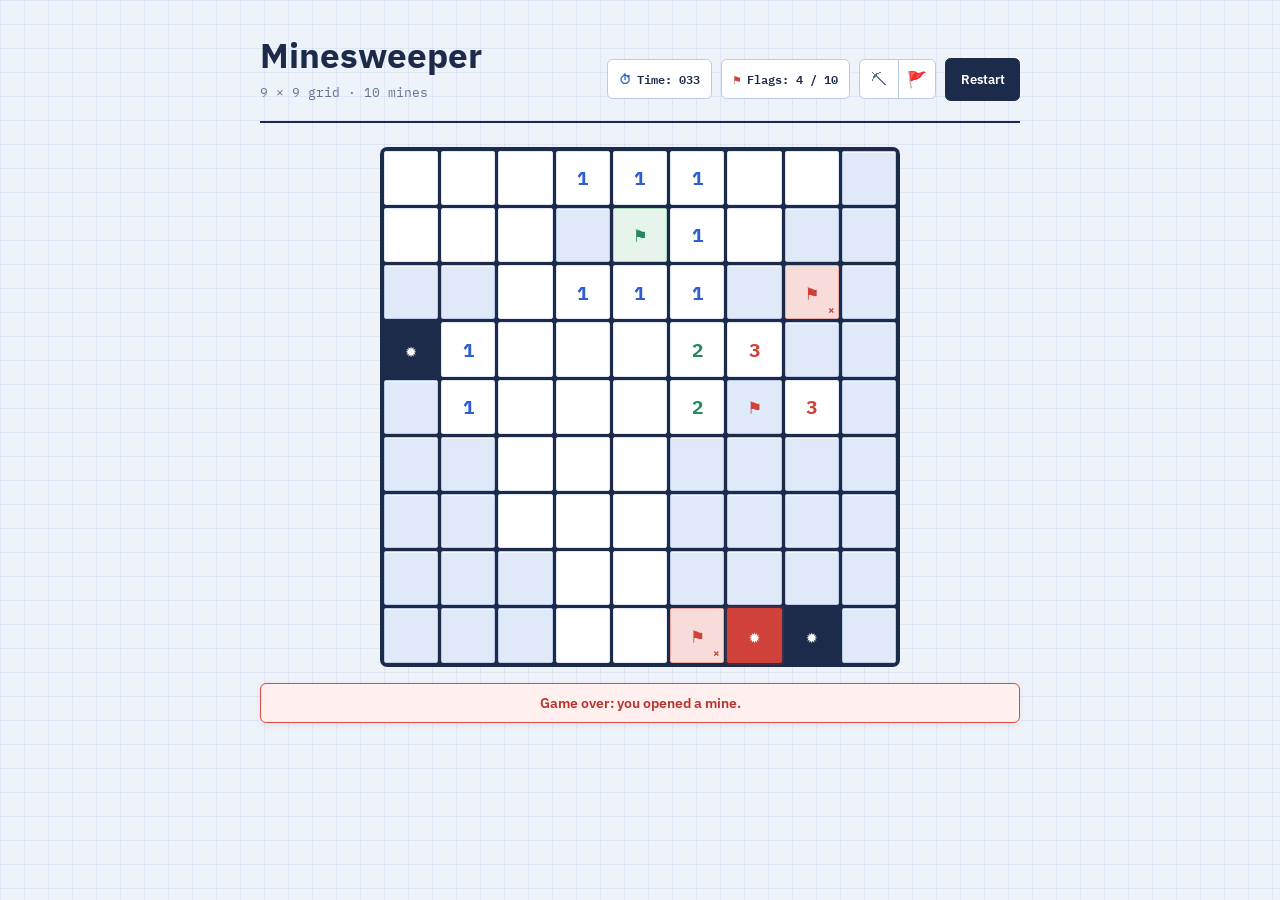
==== commit 2afd0eab: "fix: correct mine count calculation and style game over message" ====
--- a/BondarenkoYehor/index.html
+++ b/BondarenkoYehor/index.html
@@ -28,332 +28,335 @@
     </header>
     <main>
       <div class="board">
-        <div class="cell open count-1" aria-label="Row 1, column 1, open">
-          <span class="cover"></span>
-          <span class="content" data-count="1">1</span>
-        </div>
-        <div class="cell open count-2" aria-label="Row 1, column 2, open">
+        <div class="cell open empty" aria-label="Row 2, column 2, open">
+          <span class="cover"></span>
+          <span class="content"></span>
+        </div>
+        <div class="cell open empty" aria-label="Row 2, column 2, open">
+          <span class="cover"></span>
+          <span class="content"></span>
+        </div>
+        <div class="cell open empty" aria-label="Row 2, column 2, open">
+          <span class="cover"></span>
+          <span class="content"></span>
+        </div>
+        <div class="cell open count-1" aria-label="Row 1, column 4, open">
+          <span class="cover"></span>
+          <span class="content" data-count="1">1</span>
+        </div>
+        <div class="cell open count-1" aria-label="Row 1, column 5, open">
+          <span class="cover"></span>
+          <span class="content" data-count="1">1</span>
+        </div>
+        <div class="cell open count-1" aria-label="Row 1, column 6, open">
+          <span class="cover"></span>
+          <span class="content" data-count="1">1</span>
+        </div>
+        <div class="cell open empty" aria-label="Row 1, column 7, open">
+          <span class="cover"></span>
+          <span class="content"></span>
+        </div>
+        <div class="cell open empty" aria-label="Row 1, column 8, open">
+          <span class="cover"></span>
+          <span class="content"></span>
+        </div>
+        <div class="cell closed" aria-label="Row 1, column 9, closed">
+          <span class="cover"></span>
+          <span class="content"></span>
+        </div>
+        <div class="cell open empty" aria-label="Row 2, column 1, open">
+          <span class="cover"></span>
+          <span class="content"></span>
+        </div>
+        <div class="cell open empty" aria-label="Row 2, column 2, open">
+          <span class="cover"></span>
+          <span class="content"></span>
+        </div>
+        <div class="cell open empty" aria-label="Row 2, column 3, open">
+          <span class="cover"></span>
+          <span class="content"></span>
+        </div>
+        <div class="cell closed" aria-label="Row 2, column 4, closed">
+          <span class="cover"></span>
+          <span class="content"></span>
+        </div>
+        <div class="cell flagged-mine" aria-label="Row 2, column 5, flagged-mine">
+          <span class="cover"></span>
+          <span class="content">⚑</span>
+        </div>
+        <div class="cell open count-1" aria-label="Row 2, column 6, open">
+          <span class="cover"></span>
+          <span class="content" data-count="1">1</span>
+        </div>
+        <div class="cell open empty" aria-label="Row 2, column 7, open">
+          <span class="cover"></span>
+          <span class="content"></span>
+        </div>
+        <div class="cell closed" aria-label="Row 2, column 8, closed">
+          <span class="cover"></span>
+          <span class="content"></span>
+        </div>
+        <div class="cell closed" aria-label="Row 2, column 9, closed">
+          <span class="cover"></span>
+          <span class="content"></span>
+        </div>
+        <div class="cell closed" aria-label="Row 3, column 1, closed">
+          <span class="cover"></span>
+          <span class="content"></span>
+        </div>
+        <div class="cell closed" aria-label="Row 3, column 2, closed">
+          <span class="cover"></span>
+          <span class="content"></span>
+        </div>
+        <div class="cell open empty" aria-label="Row 3, column 3, open">
+          <span class="cover"></span>
+          <span class="content"></span>
+        </div>
+        <div class="cell open count-1" aria-label="Row 3, column 4, open">
+          <span class="cover"></span>
+          <span class="content" data-count="1">1</span>
+        </div>
+        <div class="cell open count-1" aria-label="Row 3, column 5, open">
+          <span class="cover"></span>
+          <span class="content" data-count="1">1</span>
+        </div>
+        <div class="cell open count-1" aria-label="Row 3, column 6, open">
+          <span class="cover"></span>
+          <span class="content" data-count="1">1</span>
+        </div>
+        <div class="cell closed" aria-label="Row 3, column 7, closed">
+          <span class="cover"></span>
+          <span class="content"></span>
+        </div>
+        <div class="cell wrong-flag" aria-label="Row 3, column 8, wrong-flag">
+          <span class="cover"></span>
+          <span class="content">⚑</span>
+        </div>
+        <div class="cell closed" aria-label="Row 3, column 9, closed">
+          <span class="cover"></span>
+          <span class="content"></span>
+        </div>
+        <div class="cell mine" aria-label="Row 4, column 1, mine">
+          <span class="cover"></span>
+          <span class="content">✹</span>
+        </div>
+        <div class="cell open count-1" aria-label="Row 4, column 2, open">
+          <span class="cover"></span>
+          <span class="content" data-count="1">1</span>
+        </div>
+        <div class="cell open empty" aria-label="Row 4, column 3, open">
+          <span class="cover"></span>
+          <span class="content"></span>
+        </div>
+        <div class="cell open empty" aria-label="Row 4, column 4, open">
+          <span class="cover"></span>
+          <span class="content"></span>
+        </div>
+        <div class="cell open empty" aria-label="Row 4, column 5, open">
+          <span class="cover"></span>
+          <span class="content"></span>
+        </div>
+        <div class="cell open count-2" aria-label="Row 4, column 6, open">
           <span class="cover"></span>
           <span class="content" data-count="2">2</span>
         </div>
-        <div class="cell open count-3" aria-label="Row 1, column 3, open">
+        <div class="cell open count-3" aria-label="Row 4, column 7, open">
           <span class="cover"></span>
           <span class="content" data-count="3">3</span>
         </div>
-        <div class="cell open empty" aria-label="Row 1, column 4, open">
-          <span class="cover"></span>
-          <span class="content"></span>
-        </div>
-        <div class="cell open count-1" aria-label="Row 1, column 5, open">
-          <span class="cover"></span>
-          <span class="content" data-count="1">1</span>
-        </div>
-        <div class="cell open count-2" aria-label="Row 1, column 6, open">
+        <div class="cell closed" aria-label="Row 4, column 8, closed">
+          <span class="cover"></span>
+          <span class="content"></span>
+        </div>
+        <div class="cell closed" aria-label="Row 4, column 9, closed">
+          <span class="cover"></span>
+          <span class="content"></span>
+        </div>
+        <div class="cell closed" aria-label="Row 5, column 1, closed">
+          <span class="cover"></span>
+          <span class="content"></span>
+        </div>
+        <div class="cell open count-1" aria-label="Row 5, column 2, open">
+          <span class="cover"></span>
+          <span class="content" data-count="1">1</span>
+        </div>
+        <div class="cell open empty" aria-label="Row 5, column 3, open">
+          <span class="cover"></span>
+          <span class="content"></span>
+        </div>
+        <div class="cell open empty" aria-label="Row 5, column 4, open">
+          <span class="cover"></span>
+          <span class="content"></span>
+        </div>
+        <div class="cell open empty" aria-label="Row 5, column 5, open">
+          <span class="cover"></span>
+          <span class="content"></span>
+        </div>
+        <div class="cell open count-2" aria-label="Row 5, column 6, open">
           <span class="cover"></span>
           <span class="content" data-count="2">2</span>
         </div>
-        <div class="cell open count-2" aria-label="Row 1, column 7, open">
-          <span class="cover"></span>
-          <span class="content" data-count="2">2</span>
-        </div>
-        <div class="cell open count-3" aria-label="Row 1, column 8, open">
+        <div class="cell flagged" aria-label="Row 5, column 7, flagged">
+          <span class="cover"></span>
+          <span class="content">⚑</span>
+        </div>
+        <div class="cell open count-3" aria-label="Row 5, column 8, open">
           <span class="cover"></span>
           <span class="content" data-count="3">3</span>
         </div>
-        <div class="cell closed" aria-label="Row 1, column 9, closed">
-          <span class="cover"></span>
-          <span class="content"></span>
-        </div>
-        <div class="cell open count-2" aria-label="Row 2, column 1, open">
-          <span class="cover"></span>
-          <span class="content" data-count="2">2</span>
-        </div>
-        <div class="cell open empty" aria-label="Row 2, column 2, open">
-          <span class="cover"></span>
-          <span class="content"></span>
-        </div>
-        <div class="cell open count-1" aria-label="Row 2, column 3, open">
-          <span class="cover"></span>
-          <span class="content" data-count="1">1</span>
-        </div>
-        <div class="cell closed" aria-label="Row 2, column 4, closed">
-          <span class="cover"></span>
-          <span class="content"></span>
-        </div>
-        <div class="cell flagged-mine" aria-label="Row 2, column 5, flagged-mine">
+        <div class="cell closed" aria-label="Row 5, column 9, closed">
+          <span class="cover"></span>
+          <span class="content"></span>
+        </div>
+        <div class="cell closed" aria-label="Row 6, column 1, closed">
+          <span class="cover"></span>
+          <span class="content"></span>
+        </div>
+        <div class="cell closed" aria-label="Row 6, column 2, closed">
+          <span class="cover"></span>
+          <span class="content"></span>
+        </div>
+        <div class="cell open empty" aria-label="Row 6, column 3, open">
+          <span class="cover"></span>
+          <span class="content"></span>
+        </div>
+        <div class="cell open empty" aria-label="Row 6, column 4, open">
+          <span class="cover"></span>
+          <span class="content"></span>
+        </div>
+        <div class="cell open empty" aria-label="Row 6, column 5, open">
+          <span class="cover"></span>
+          <span class="content"></span>
+        </div>
+        <div class="cell closed" aria-label="Row 6, column 6, closed">
+          <span class="cover"></span>
+          <span class="content"></span>
+        </div>
+        <div class="cell closed" aria-label="Row 6, column 7, closed">
+          <span class="cover"></span>
+          <span class="content"></span>
+        </div>
+        <div class="cell closed" aria-label="Row 6, column 8, closed">
+          <span class="cover"></span>
+          <span class="content"></span>
+        </div>
+        <div class="cell closed" aria-label="Row 6, column 9, closed">
+          <span class="cover"></span>
+          <span class="content"></span>
+        </div>
+        <div class="cell closed" aria-label="Row 7, column 1, closed">
+          <span class="cover"></span>
+          <span class="content"></span>
+        </div>
+        <div class="cell closed" aria-label="Row 7, column 2, closed">
+          <span class="cover"></span>
+          <span class="content"></span>
+        </div>
+        <div class="cell open empty" aria-label="Row 7, column 3, open">
+          <span class="cover"></span>
+          <span class="content"></span>
+        </div>
+        <div class="cell open empty" aria-label="Row 7, column 4, open">
+          <span class="cover"></span>
+          <span class="content"></span>
+        </div>
+        <div class="cell open empty" aria-label="Row 7, column 5, open">
+          <span class="cover"></span>
+          <span class="content"></span>
+        </div>
+        <div class="cell closed" aria-label="Row 7, column 6, closed">
+          <span class="cover"></span>
+          <span class="content"></span>
+        </div>
+        <div class="cell closed" aria-label="Row 7, column 7, closed">
+          <span class="cover"></span>
+          <span class="content"></span>
+        </div>
+        <div class="cell closed" aria-label="Row 7, column 8, closed">
+          <span class="cover"></span>
+          <span class="content"></span>
+        </div>
+        <div class="cell closed" aria-label="Row 7, column 9, closed">
+          <span class="cover"></span>
+          <span class="content"></span>
+        </div>
+        <div class="cell closed" aria-label="Row 8, column 1, closed">
+          <span class="cover"></span>
+          <span class="content"></span>
+        </div>
+        <div class="cell closed" aria-label="Row 8, column 2, closed">
+          <span class="cover"></span>
+          <span class="content"></span>
+        </div>
+        <div class="cell closed" aria-label="Row 8, column 3, closed">
+          <span class="cover"></span>
+          <span class="content"></span>
+        </div>
+        <div class="cell open empty" aria-label="Row 8, column 4, open">
+          <span class="cover"></span>
+          <span class="content"></span>
+        </div>
+        <div class="cell open empty" aria-label="Row 8, column 5, open">
+          <span class="cover"></span>
+          <span class="content"></span>
+        </div>
+        <div class="cell closed" aria-label="Row 8, column 6, closed">
+          <span class="cover"></span>
+          <span class="content"></span>
+        </div>
+        <div class="cell closed" aria-label="Row 8, column 7, closed">
+          <span class="cover"></span>
+          <span class="content"></span>
+        </div>
+        <div class="cell closed" aria-label="Row 8, column 8, closed">
+          <span class="cover"></span>
+          <span class="content"></span>
+        </div>
+        <div class="cell closed" aria-label="Row 8, column 9, closed">
+          <span class="cover"></span>
+          <span class="content"></span>
+        </div>
+        <div class="cell closed" aria-label="Row 9, column 1, closed">
+          <span class="cover"></span>
+          <span class="content"></span>
+        </div>
+        <div class="cell closed" aria-label="Row 9, column 2, closed">
+          <span class="cover"></span>
+          <span class="content"></span>
+        </div>
+        <div class="cell closed" aria-label="Row 9, column 3, closed">
+          <span class="cover"></span>
+          <span class="content"></span>
+        </div>
+        <div class="cell open empty" aria-label="Row 9, column 4, open">
+          <span class="cover"></span>
+          <span class="content"></span>
+        </div>
+        <div class="cell open empty" aria-label="Row 9, column 5, open">
+          <span class="cover"></span>
+          <span class="content"></span>
+        </div>
+        <div class="cell wrong-flag" aria-label="Row 9, column 6, wrong-flag">
           <span class="cover"></span>
           <span class="content">⚑</span>
         </div>
-        <div class="cell open count-1" aria-label="Row 2, column 6, open">
-          <span class="cover"></span>
-          <span class="content" data-count="1">1</span>
-        </div>
-        <div class="cell open count-3" aria-label="Row 2, column 7, open">
-          <span class="cover"></span>
-          <span class="content" data-count="3">3</span>
-        </div>
-        <div class="cell closed" aria-label="Row 2, column 8, closed">
-          <span class="cover"></span>
-          <span class="content"></span>
-        </div>
-        <div class="cell closed" aria-label="Row 2, column 9, closed">
-          <span class="cover"></span>
-          <span class="content"></span>
-        </div>
-        <div class="cell closed" aria-label="Row 3, column 1, closed">
-          <span class="cover"></span>
-          <span class="content"></span>
-        </div>
-        <div class="cell closed" aria-label="Row 3, column 2, closed">
-          <span class="cover"></span>
-          <span class="content"></span>
-        </div>
-        <div class="cell open count-2" aria-label="Row 3, column 3, open">
-          <span class="cover"></span>
-          <span class="content" data-count="2">2</span>
-        </div>
-        <div class="cell open count-2" aria-label="Row 3, column 4, open">
-          <span class="cover"></span>
-          <span class="content" data-count="2">2</span>
-        </div>
-        <div class="cell open empty" aria-label="Row 3, column 5, open">
-          <span class="cover"></span>
-          <span class="content"></span>
-        </div>
-        <div class="cell open count-1" aria-label="Row 3, column 6, open">
-          <span class="cover"></span>
-          <span class="content" data-count="1">1</span>
-        </div>
-        <div class="cell closed" aria-label="Row 3, column 7, closed">
-          <span class="cover"></span>
-          <span class="content"></span>
-        </div>
-        <div class="cell wrong-flag" aria-label="Row 3, column 8, wrong-flag">
-          <span class="cover"></span>
-          <span class="content">⚑</span>
-        </div>
-        <div class="cell closed" aria-label="Row 3, column 9, closed">
-          <span class="cover"></span>
-          <span class="content"></span>
-        </div>
-        <div class="cell mine" aria-label="Row 4, column 1, mine">
+        <div class="cell triggered-mine" aria-label="Row 9, column 7, triggered-mine">
           <span class="cover"></span>
           <span class="content">✹</span>
         </div>
-        <div class="cell open count-3" aria-label="Row 4, column 2, open">
-          <span class="cover"></span>
-          <span class="content" data-count="3">3</span>
-        </div>
-        <div class="cell open count-2" aria-label="Row 4, column 3, open">
-          <span class="cover"></span>
-          <span class="content" data-count="2">2</span>
-        </div>
-        <div class="cell open empty" aria-label="Row 4, column 4, open">
-          <span class="cover"></span>
-          <span class="content"></span>
-        </div>
-        <div class="cell open count-1" aria-label="Row 4, column 5, open">
-          <span class="cover"></span>
-          <span class="content" data-count="1">1</span>
-        </div>
-        <div class="cell closed" aria-label="Row 4, column 6, closed">
-          <span class="cover"></span>
-          <span class="content"></span>
-        </div>
-        <div class="cell closed" aria-label="Row 4, column 7, closed">
-          <span class="cover"></span>
-          <span class="content"></span>
-        </div>
-        <div class="cell closed" aria-label="Row 4, column 8, closed">
-          <span class="cover"></span>
-          <span class="content"></span>
-        </div>
-        <div class="cell closed" aria-label="Row 4, column 9, closed">
-          <span class="cover"></span>
-          <span class="content"></span>
-        </div>
-        <div class="cell closed" aria-label="Row 5, column 1, closed">
-          <span class="cover"></span>
-          <span class="content"></span>
-        </div>
-        <div class="cell open count-1" aria-label="Row 5, column 2, open">
-          <span class="cover"></span>
-          <span class="content" data-count="1">1</span>
-        </div>
-        <div class="cell open count-2" aria-label="Row 5, column 3, open">
-          <span class="cover"></span>
-          <span class="content" data-count="2">2</span>
-        </div>
-        <div class="cell open count-1" aria-label="Row 5, column 4, open">
-          <span class="cover"></span>
-          <span class="content" data-count="1">1</span>
-        </div>
-        <div class="cell open empty" aria-label="Row 5, column 5, open">
-          <span class="cover"></span>
-          <span class="content"></span>
-        </div>
-        <div class="cell closed" aria-label="Row 5, column 6, closed">
-          <span class="cover"></span>
-          <span class="content"></span>
-        </div>
-        <div class="cell flagged" aria-label="Row 5, column 7, flagged">
-          <span class="cover"></span>
-          <span class="content">⚑</span>
-        </div>
-        <div class="cell closed" aria-label="Row 5, column 8, closed">
-          <span class="cover"></span>
-          <span class="content"></span>
-        </div>
-        <div class="cell closed" aria-label="Row 5, column 9, closed">
-          <span class="cover"></span>
-          <span class="content"></span>
-        </div>
-        <div class="cell closed" aria-label="Row 6, column 1, closed">
-          <span class="cover"></span>
-          <span class="content"></span>
-        </div>
-        <div class="cell closed" aria-label="Row 6, column 2, closed">
-          <span class="cover"></span>
-          <span class="content"></span>
-        </div>
-        <div class="cell open count-3" aria-label="Row 6, column 3, open">
-          <span class="cover"></span>
-          <span class="content" data-count="3">3</span>
-        </div>
-        <div class="cell open count-2" aria-label="Row 6, column 4, open">
-          <span class="cover"></span>
-          <span class="content" data-count="2">2</span>
-        </div>
-        <div class="cell open count-1" aria-label="Row 6, column 5, open">
-          <span class="cover"></span>
-          <span class="content" data-count="1">1</span>
-        </div>
-        <div class="cell closed" aria-label="Row 6, column 6, closed">
-          <span class="cover"></span>
-          <span class="content"></span>
-        </div>
-        <div class="cell closed" aria-label="Row 6, column 7, closed">
-          <span class="cover"></span>
-          <span class="content"></span>
-        </div>
-        <div class="cell closed" aria-label="Row 6, column 8, closed">
-          <span class="cover"></span>
-          <span class="content"></span>
-        </div>
-        <div class="cell closed" aria-label="Row 6, column 9, closed">
-          <span class="cover"></span>
-          <span class="content"></span>
-        </div>
-        <div class="cell closed" aria-label="Row 7, column 1, closed">
-          <span class="cover"></span>
-          <span class="content"></span>
-        </div>
-        <div class="cell closed" aria-label="Row 7, column 2, closed">
-          <span class="cover"></span>
-          <span class="content"></span>
-        </div>
-        <div class="cell open count-2" aria-label="Row 7, column 3, open">
-          <span class="cover"></span>
-          <span class="content" data-count="2">2</span>
-        </div>
-        <div class="cell open count-1" aria-label="Row 7, column 4, open">
-          <span class="cover"></span>
-          <span class="content" data-count="1">1</span>
-        </div>
-        <div class="cell open empty" aria-label="Row 7, column 5, open">
-          <span class="cover"></span>
-          <span class="content"></span>
-        </div>
-        <div class="cell closed" aria-label="Row 7, column 6, closed">
-          <span class="cover"></span>
-          <span class="content"></span>
-        </div>
-        <div class="cell closed" aria-label="Row 7, column 7, closed">
-          <span class="cover"></span>
-          <span class="content"></span>
-        </div>
-        <div class="cell closed" aria-label="Row 7, column 8, closed">
-          <span class="cover"></span>
-          <span class="content"></span>
-        </div>
-        <div class="cell closed" aria-label="Row 7, column 9, closed">
-          <span class="cover"></span>
-          <span class="content"></span>
-        </div>
-        <div class="cell closed" aria-label="Row 8, column 1, closed">
-          <span class="cover"></span>
-          <span class="content"></span>
-        </div>
-        <div class="cell closed" aria-label="Row 8, column 2, closed">
-          <span class="cover"></span>
-          <span class="content"></span>
-        </div>
-        <div class="cell closed" aria-label="Row 8, column 3, closed">
-          <span class="cover"></span>
-          <span class="content"></span>
-        </div>
-        <div class="cell open count-1" aria-label="Row 8, column 4, open">
-          <span class="cover"></span>
-          <span class="content" data-count="1">1</span>
-        </div>
-        <div class="cell open count-2" aria-label="Row 8, column 5, open">
-          <span class="cover"></span>
-          <span class="content" data-count="2">2</span>
-        </div>
-        <div class="cell closed" aria-label="Row 8, column 6, closed">
-          <span class="cover"></span>
-          <span class="content"></span>
-        </div>
-        <div class="cell closed" aria-label="Row 8, column 7, closed">
-          <span class="cover"></span>
-          <span class="content"></span>
-        </div>
-        <div class="cell closed" aria-label="Row 8, column 8, closed">
-          <span class="cover"></span>
-          <span class="content"></span>
-        </div>
-        <div class="cell closed" aria-label="Row 8, column 9, closed">
-          <span class="cover"></span>
-          <span class="content"></span>
-        </div>
-        <div class="cell closed" aria-label="Row 9, column 1, closed">
-          <span class="cover"></span>
-          <span class="content"></span>
-        </div>
-        <div class="cell closed" aria-label="Row 9, column 2, closed">
-          <span class="cover"></span>
-          <span class="content"></span>
-        </div>
-        <div class="cell closed" aria-label="Row 9, column 3, closed">
-          <span class="cover"></span>
-          <span class="content"></span>
-        </div>
-        <div class="cell open empty" aria-label="Row 9, column 4, open">
-          <span class="cover"></span>
-          <span class="content"></span>
-        </div>
-        <div class="cell open count-1" aria-label="Row 9, column 5, open">
-          <span class="cover"></span>
-          <span class="content" data-count="1">1</span>
-        </div>
-        <div class="cell wrong-flag" aria-label="Row 9, column 6, wrong-flag">
-          <span class="cover"></span>
-          <span class="content">⚑</span>
-        </div>
-        <div class="cell triggered-mine" aria-label="Row 9, column 7, triggered-mine">
+        <div class="cell mine" aria-label="Row 9, column 8, mine">
           <span class="cover"></span>
           <span class="content">✹</span>
         </div>
-        <div class="cell mine" aria-label="Row 9, column 8, mine">
-          <span class="cover"></span>
-          <span class="content">✹</span>
-        </div>
         <div class="cell closed" aria-label="Row 9, column 9, closed">
           <span class="cover"></span>
           <span class="content"></span>
         </div>
       </div>
+      <p id="game-message" role="status" aria-live="polite">
+        Game over: you opened a mine.
+      </p>
     </main>
   </div>
   </body>
-</html>
+</html>
--- a/BondarenkoYehor/styles.css
+++ b/BondarenkoYehor/styles.css
@@ -289,3 +289,16 @@
     padding: 3px;
   }
 }
+
+#game-message {
+  margin: 16px 0 0;
+  padding: 10px 14px;
+  border: 1px solid #d94a43;
+  border-radius: 6px;
+  background: #fff0ef;
+  color: #b8322c;
+  font-size: 14px;
+  font-weight: 600;
+  text-align: center;
+  box-shadow: 0 2px 6px rgba(185, 50, 44, 0.08);
+}
